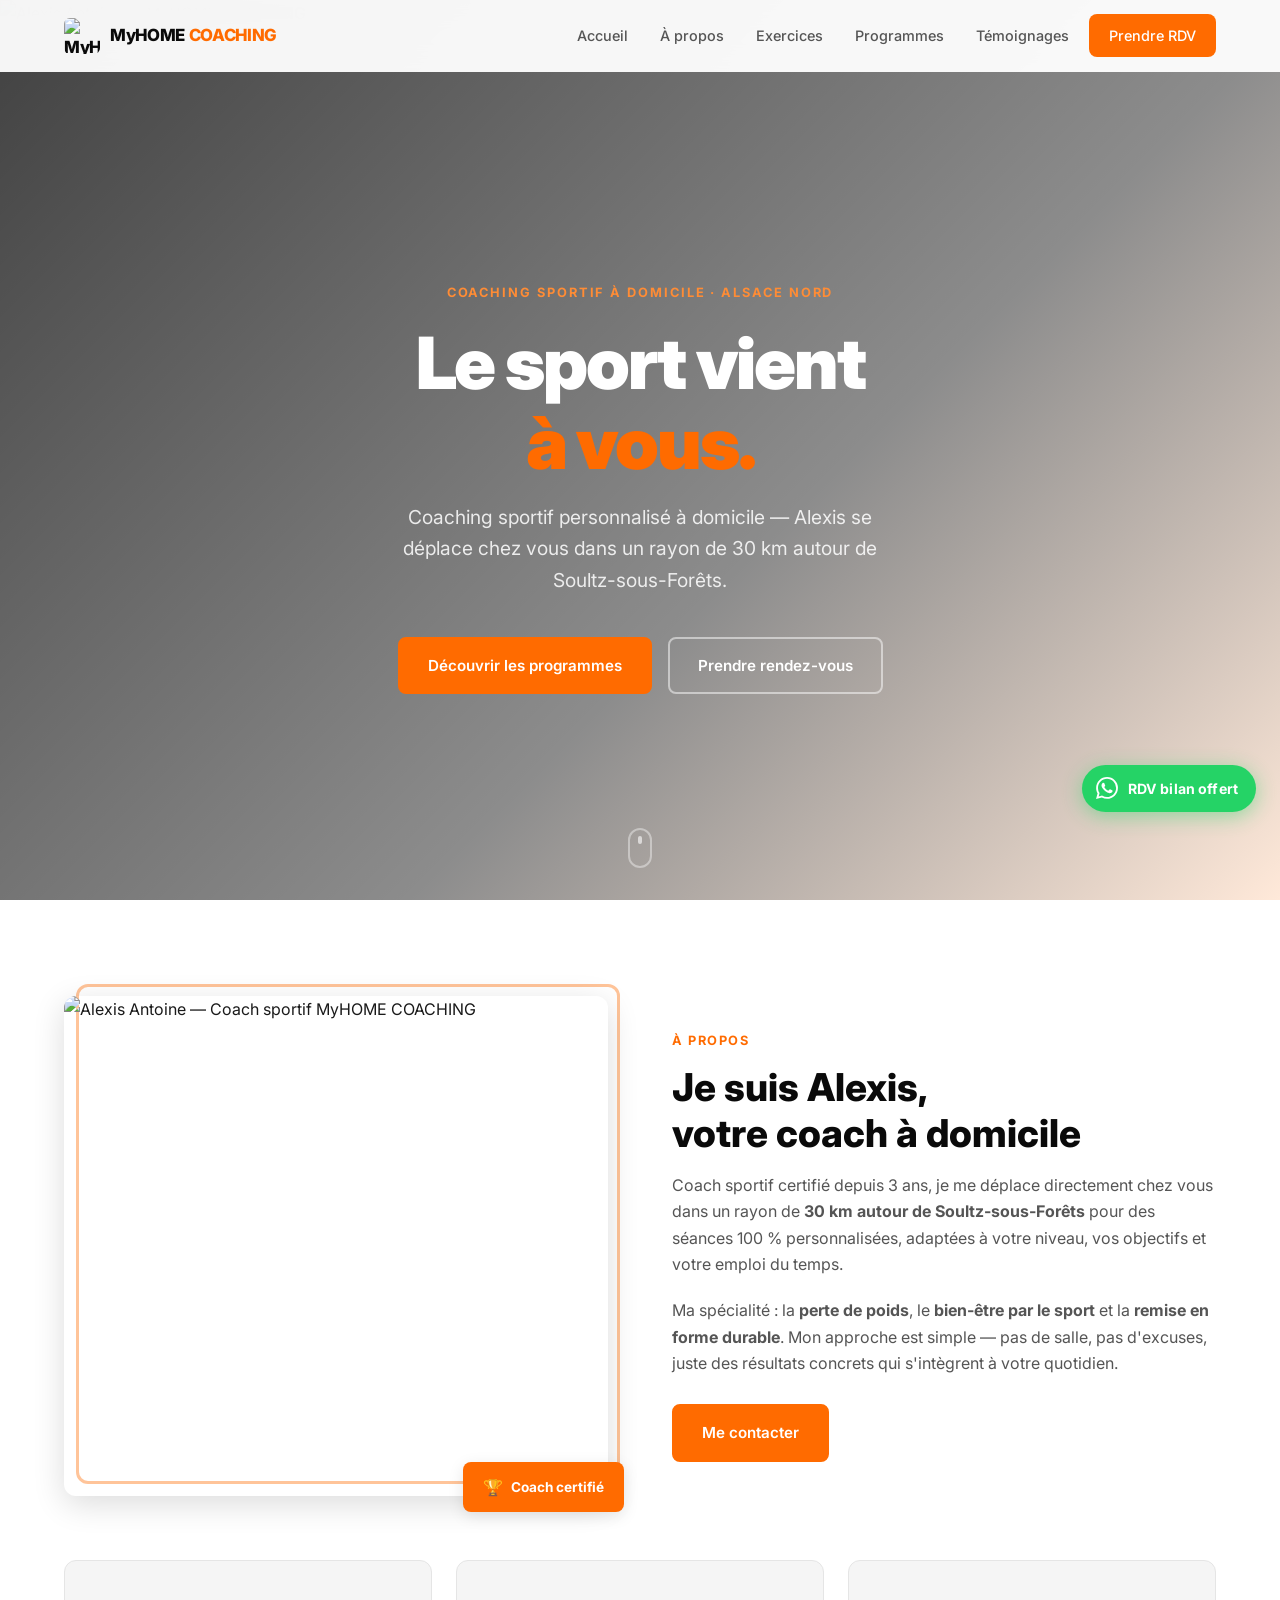
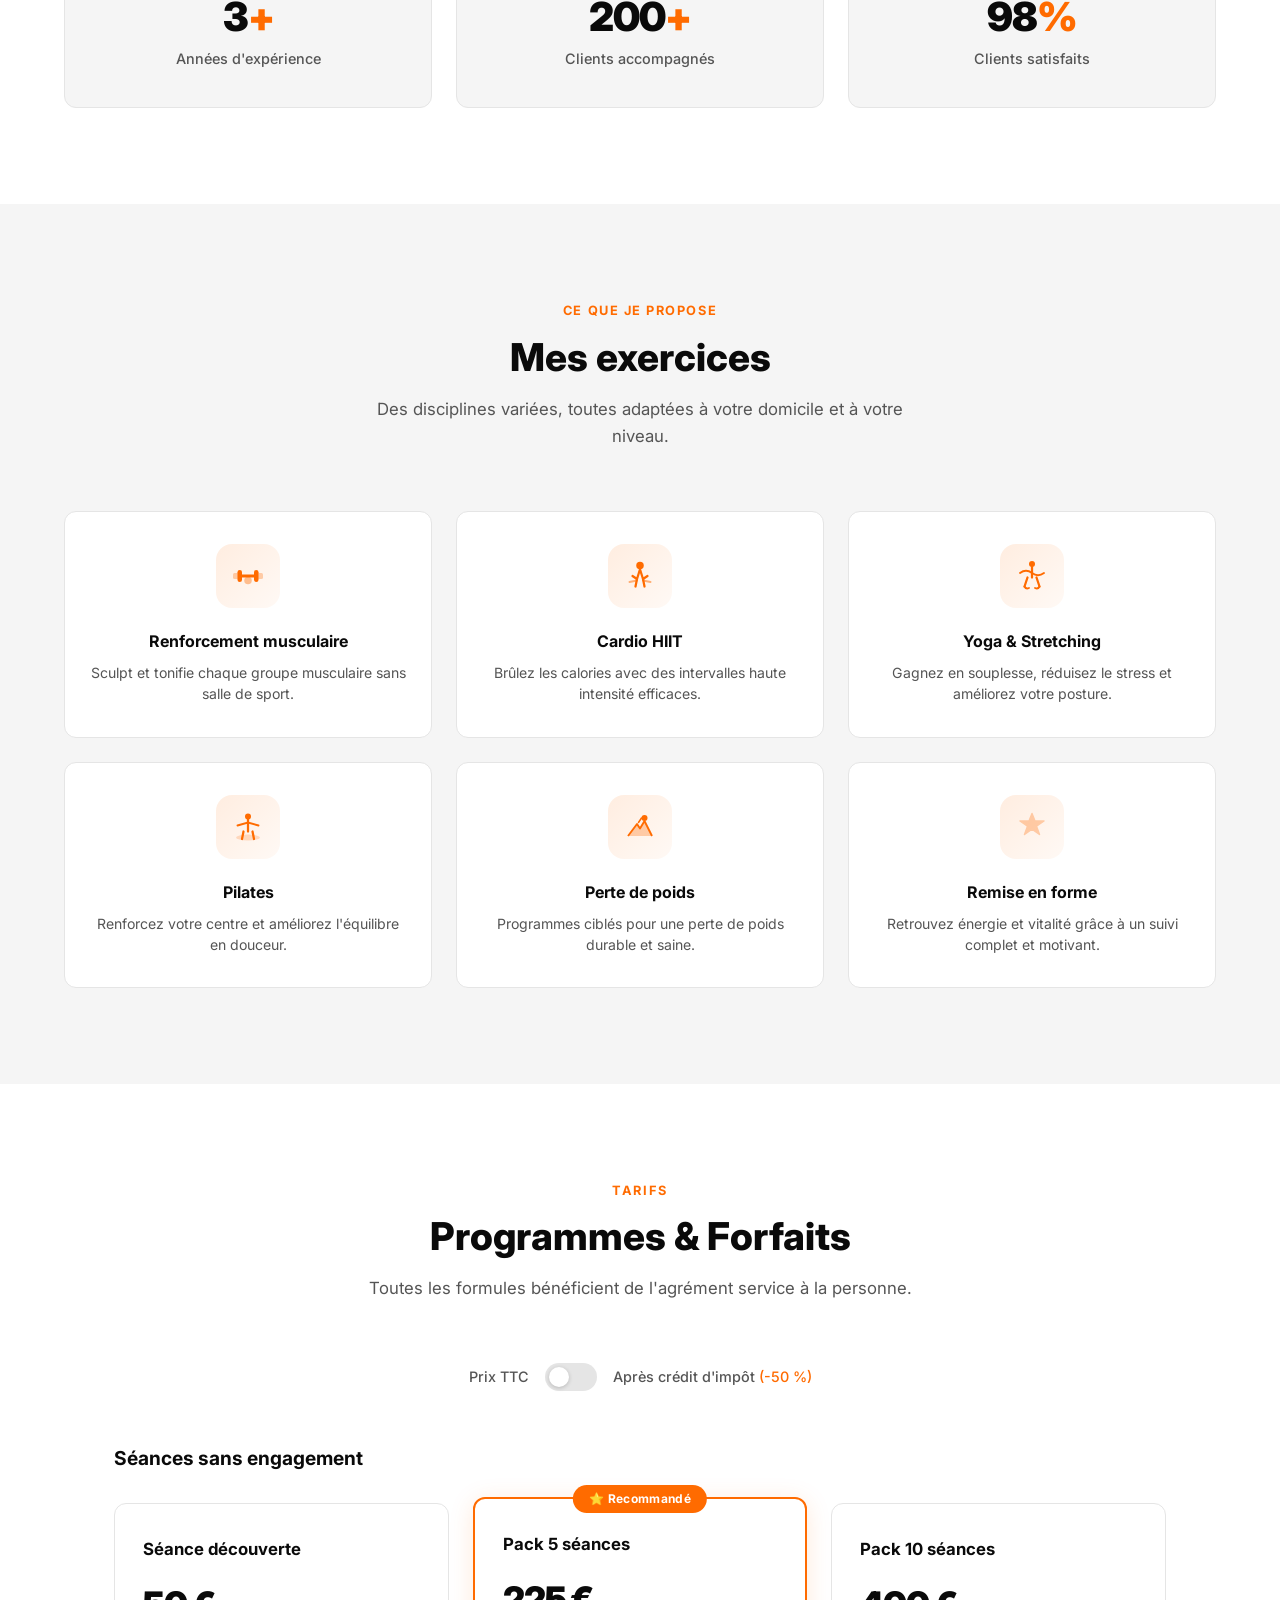
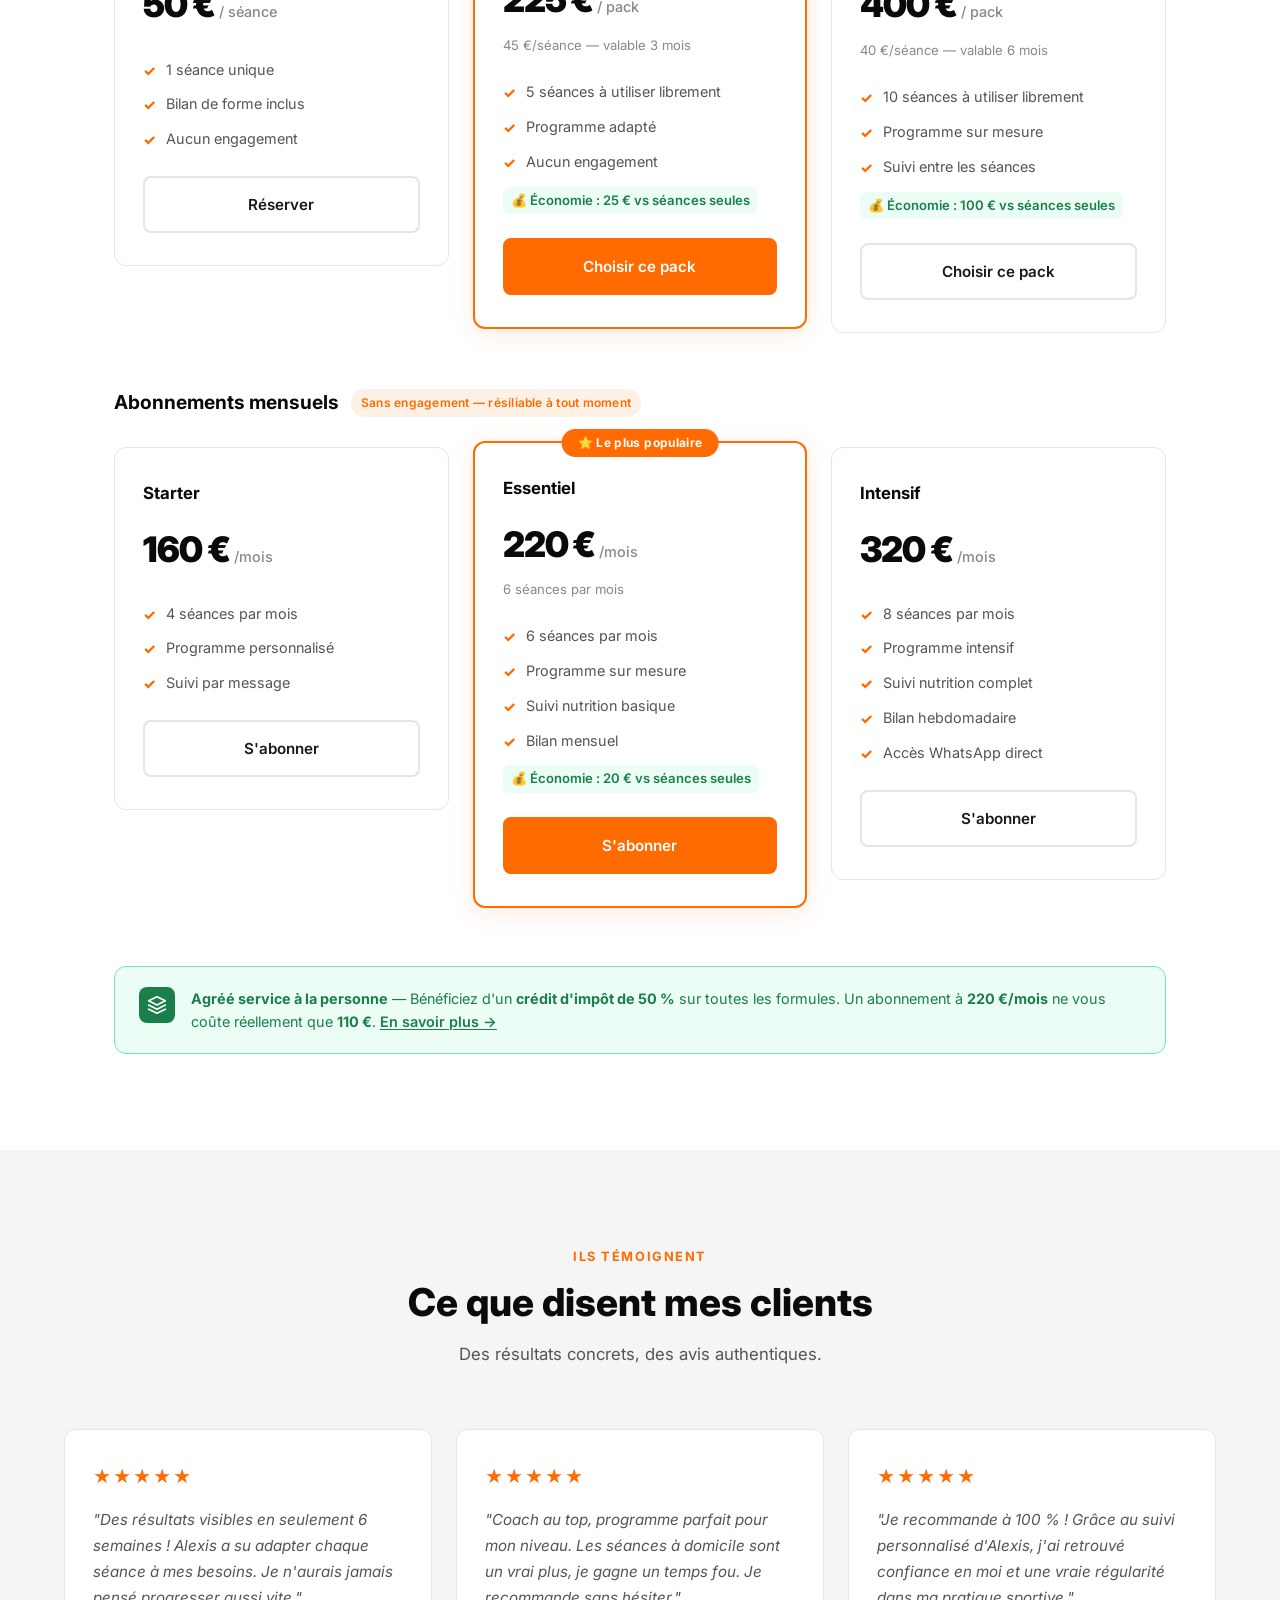
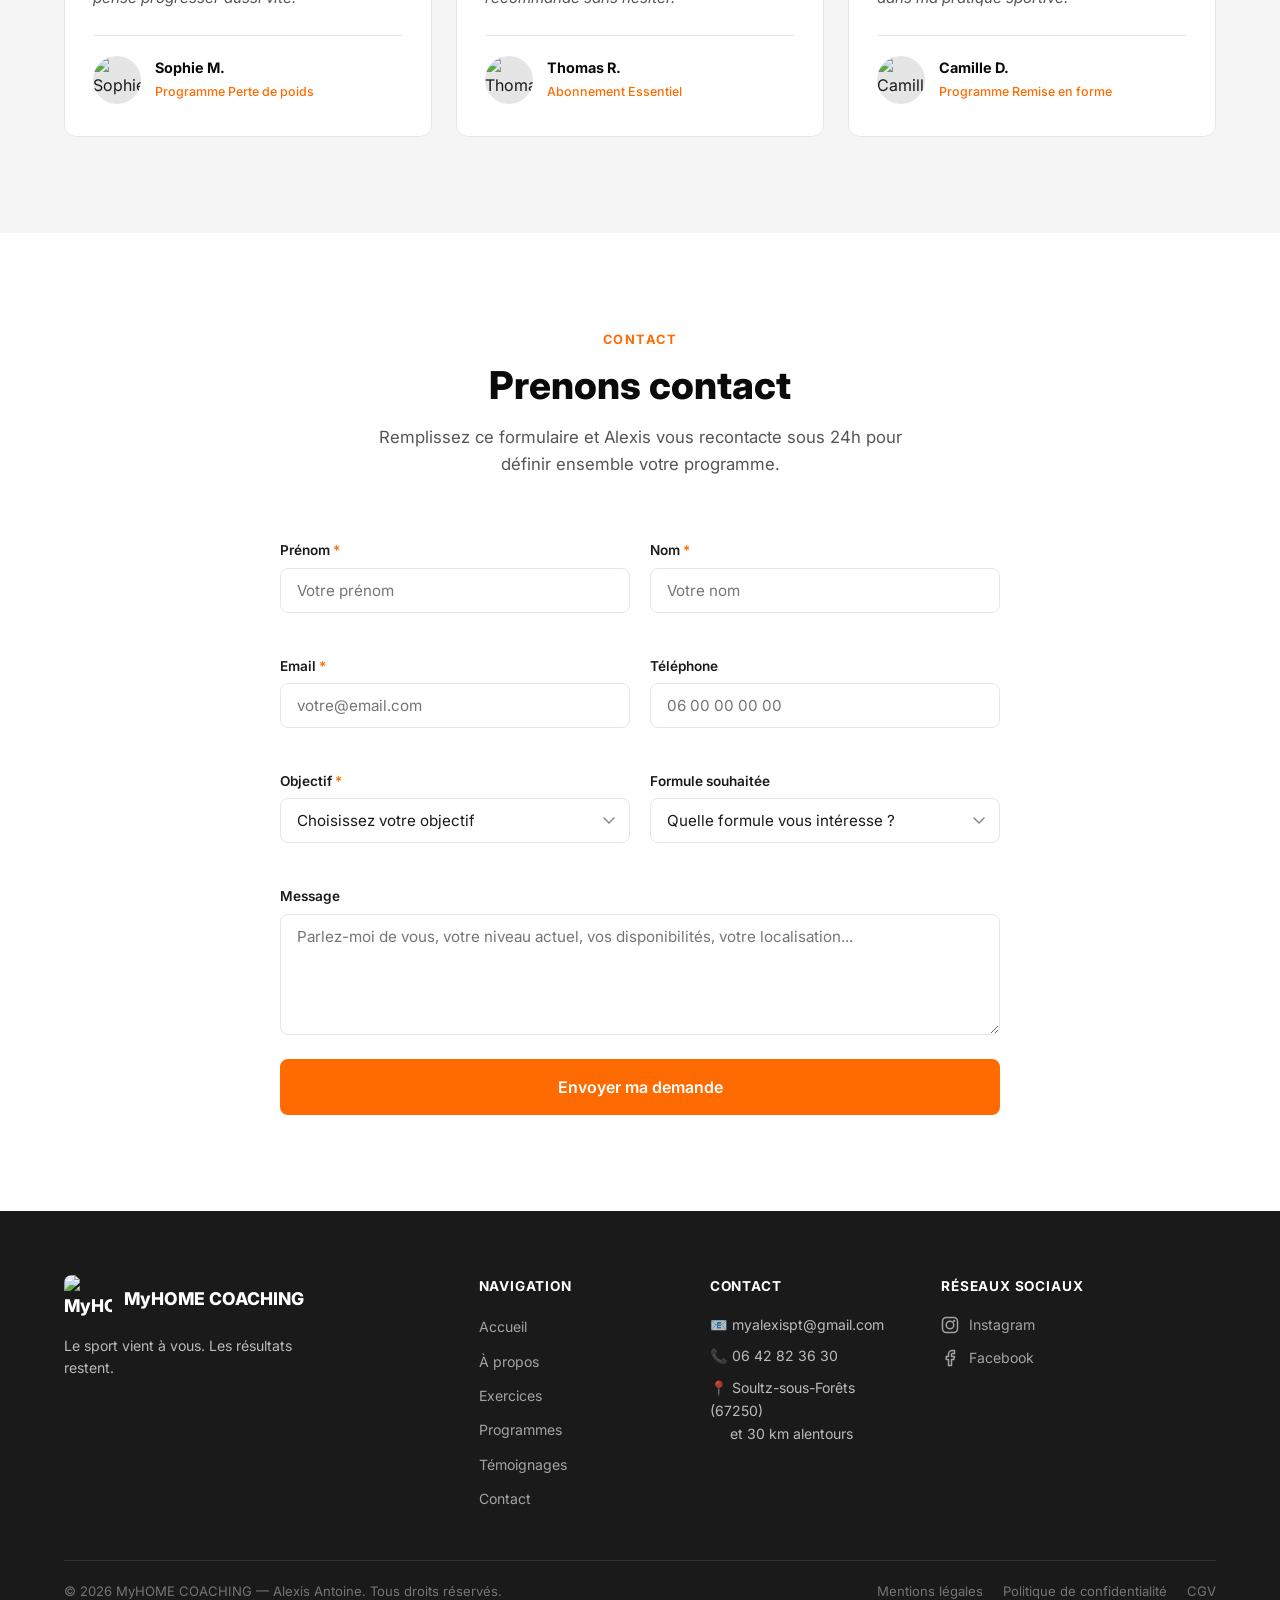
==== index.html @ 7562a8a8 "Add files via upload" ====
<!DOCTYPE html>
<html lang="fr">
<head>
  <meta charset="UTF-8" />
  <meta name="viewport" content="width=device-width, initial-scale=1.0" />
  <title>MyHOME COACHING — Coach sportif à domicile | Soultz-sous-Forêts (67)</title>
  <meta name="description" content="Alexis Antoine, coach sportif certifié à domicile. Séances personnalisées en perte de poids, remise en forme et bien-être dans un rayon de 30 km autour de Soultz-sous-Forêts (67). Bilan offert." />
  <meta name="keywords" content="coach sportif domicile, coaching sportif Soultz-sous-Forêts, coach sportif Alsace, perte de poids domicile, remise en forme, personal trainer 67, coach à domicile Bas-Rhin, MyHOME COACHING, Alexis Antoine coach" />
  <meta name="author" content="Alexis Antoine — MyHOME COACHING" />
  <meta name="robots" content="index, follow" />
  <link rel="canonical" href="https://www.myhomecoaching.fr/" />

  <!-- Open Graph (partage Facebook / Instagram) -->
  <meta property="og:type" content="website" />
  <meta property="og:url" content="https://www.myhomecoaching.fr/" />
  <meta property="og:title" content="MyHOME COACHING — Coach sportif à domicile | Soultz-sous-Forêts" />
  <meta property="og:description" content="Alexis Antoine, coach sportif certifié. Séances personnalisées à domicile dans un rayon de 30 km autour de Soultz-sous-Forêts (67). Bilan découverte offert !" />
  <meta property="og:image" content="https://www.myhomecoaching.fr/images/hero-bg.jpg" />
  <meta property="og:locale" content="fr_FR" />
  <meta property="og:site_name" content="MyHOME COACHING" />

  <!-- Twitter Card -->
  <meta name="twitter:card" content="summary_large_image" />
  <meta name="twitter:title" content="MyHOME COACHING — Coach sportif à domicile" />
  <meta name="twitter:description" content="Séances de sport personnalisées à domicile en Alsace Nord. Perte de poids, remise en forme, bien-être. Bilan offert !" />
  <meta name="twitter:image" content="https://www.myhomecoaching.fr/images/hero-bg.jpg" />

  <!-- Données structurées Google (Schema.org) — Référencement local -->
  <script type="application/ld+json">
  {
    "@context": "https://schema.org",
    "@type": "LocalBusiness",
    "name": "MyHOME COACHING",
    "description": "Coach sportif certifié à domicile spécialisé en perte de poids, remise en forme et bien-être. Déplacement dans un rayon de 30 km autour de Soultz-sous-Forêts.",
    "url": "https://www.myhomecoaching.fr",
    "telephone": "+33642823630",
    "email": "myalexispt@gmail.com",
    "image": "https://www.myhomecoaching.fr/images/hero-bg.jpg",
    "logo": "https://www.myhomecoaching.fr/images/logo.png",
    "priceRange": "€€",
    "founder": {
      "@type": "Person",
      "name": "Alexis Antoine",
      "jobTitle": "Coach sportif certifié"
    },
    "address": {
      "@type": "PostalAddress",
      "addressLocality": "Soultz-sous-Forêts",
      "postalCode": "67250",
      "addressRegion": "Bas-Rhin",
      "addressCountry": "FR"
    },
    "geo": {
      "@type": "GeoCoordinates",
      "latitude": 48.9378,
      "longitude": 7.8989
    },
    "areaServed": {
      "@type": "GeoCircle",
      "geoMidpoint": {
        "@type": "GeoCoordinates",
        "latitude": 48.9378,
        "longitude": 7.8989
      },
      "geoRadius": "30000"
    },
    "openingHoursSpecification": [
      {
        "@type": "OpeningHoursSpecification",
        "dayOfWeek": ["Monday","Tuesday","Wednesday","Thursday","Friday"],
        "opens": "07:00",
        "closes": "20:00"
      },
      {
        "@type": "OpeningHoursSpecification",
        "dayOfWeek": "Saturday",
        "opens": "08:00",
        "closes": "18:00"
      }
    ],
    "sameAs": [
      "https://www.instagram.com/myhome_coaching",
      "https://www.facebook.com/profile.php?id=61586638469143"
    ],
    "hasOfferCatalog": {
      "@type": "OfferCatalog",
      "name": "Programmes de coaching sportif",
      "itemListElement": [
        {
          "@type": "Offer",
          "name": "Séance découverte",
          "price": "50",
          "priceCurrency": "EUR"
        },
        {
          "@type": "Offer",
          "name": "Pack 5 séances",
          "price": "225",
          "priceCurrency": "EUR"
        },
        {
          "@type": "Offer",
          "name": "Abonnement Essentiel",
          "price": "220",
          "priceCurrency": "EUR"
        }
      ]
    }
  }
  </script>

  <!-- Google Fonts -->
  <link rel="preconnect" href="https://fonts.googleapis.com" />
  <link rel="preconnect" href="https://fonts.gstatic.com" crossorigin />
  <link href="https://fonts.googleapis.com/css2?family=Inter:wght@300;400;500;600;700;800;900&display=swap" rel="stylesheet" />

  <!-- PayPal SDK — remplacez YOUR_CLIENT_ID par votre vrai client-id PayPal -->
  <script src="https://www.paypal.com/sdk/js?client-id=YOUR_CLIENT_ID&vault=true&intent=subscription" defer></script>

  <link rel="stylesheet" href="style.css" />
</head>
<body>

  <!-- ============================================================
       NAVIGATION
  ============================================================ -->
  <header class="navbar" id="navbar">
    <div class="nav-container">
      <a href="#accueil" class="nav-logo">
        <img src="images/logo.png" alt="MyHOME COACHING" class="nav-logo-img" />
        <span class="nav-logo-text">MyHOME <span class="accent">COACHING</span></span>
      </a>

      <nav class="nav-links" id="nav-links" aria-label="Navigation principale">
        <a href="#accueil">Accueil</a>
        <a href="#apropos">À propos</a>
        <a href="#exercices">Exercices</a>
        <a href="#programmes">Programmes</a>
        <a href="#temoignages">Témoignages</a>
        <a href="#contact" class="nav-cta">Prendre RDV</a>
      </nav>

      <button class="hamburger" id="hamburger" aria-label="Ouvrir le menu" aria-expanded="false">
        <span></span>
        <span></span>
        <span></span>
      </button>
    </div>
  </header>

  <!-- ============================================================
       SECTION 1 — HERO
  ============================================================ -->
  <section class="hero" id="accueil">
    <div class="hero-bg">
      <img src="images/hero-bg.jpg" alt="Alexis Antoine — MyHOME COACHING" class="hero-img" />
      <div class="hero-overlay"></div>
    </div>
    <div class="hero-content fade-in">
      <p class="hero-eyebrow">Coaching sportif à domicile · Alsace Nord</p>
      <h1 class="hero-title">Le sport vient<br /><span class="accent">à vous.</span></h1>
      <p class="hero-subtitle">Coaching sportif personnalisé à domicile — Alexis se déplace chez vous dans un rayon de 30 km autour de Soultz-sous-Forêts.</p>
      <div class="hero-buttons">
        <a href="#programmes" class="btn btn-primary">Découvrir les programmes</a>
        <a href="#contact" class="btn btn-outline">Prendre rendez-vous</a>
      </div>
    </div>
    <div class="hero-scroll-indicator">
      <span></span>
    </div>
  </section>

  <!-- ============================================================
       SECTION 2 — À PROPOS
  ============================================================ -->
  <section class="section apropos" id="apropos">
    <div class="container">
      <div class="apropos-grid">

        <div class="apropos-image fade-in">
          <div class="image-frame">
            <img src="images/coach.jpg" alt="Alexis Antoine — Coach sportif MyHOME COACHING" />
            <div class="image-badge">
              <span class="badge-icon">🏆</span>
              <span>Coach certifié</span>
            </div>
          </div>
        </div>

        <div class="apropos-content fade-in">
          <p class="section-eyebrow">À propos</p>
          <h2 class="section-title">Je suis Alexis,<br />votre coach à domicile</h2>
          <p class="apropos-text">
            Coach sportif certifié depuis 3 ans, je me déplace directement chez vous dans un rayon
            de <strong>30 km autour de Soultz-sous-Forêts</strong> pour des séances 100 % personnalisées,
            adaptées à votre niveau, vos objectifs et votre emploi du temps.
          </p>
          <p class="apropos-text">
            Ma spécialité : la <strong>perte de poids</strong>, le <strong>bien-être par le sport</strong>
            et la <strong>remise en forme durable</strong>. Mon approche est simple — pas de salle,
            pas d'excuses, juste des résultats concrets qui s'intègrent à votre quotidien.
          </p>
          <a href="#contact" class="btn btn-primary">Me contacter</a>
        </div>

      </div>

      <!-- Chiffres clés -->
      <div class="stats-grid fade-in">
        <div class="stat-card">
          <span class="stat-number">3<span class="accent">+</span></span>
          <span class="stat-label">Années d'expérience</span>
        </div>
        <div class="stat-card">
          <span class="stat-number">200<span class="accent">+</span></span>
          <span class="stat-label">Clients accompagnés</span>
        </div>
        <div class="stat-card">
          <span class="stat-number">98<span class="accent">%</span></span>
          <span class="stat-label">Clients satisfaits</span>
        </div>
      </div>
    </div>
  </section>

  <!-- ============================================================
       SECTION 3 — EXERCICES
  ============================================================ -->
  <section class="section exercices bg-light" id="exercices">
    <div class="container">
      <div class="section-header fade-in">
        <p class="section-eyebrow">Ce que je propose</p>
        <h2 class="section-title">Mes exercices</h2>
        <p class="section-subtitle">Des disciplines variées, toutes adaptées à votre domicile et à votre niveau.</p>
      </div>

      <div class="exercices-grid">

        <div class="exercise-card fade-in">
          <div class="exercise-icon">
            <svg viewBox="0 0 48 48" fill="none" xmlns="http://www.w3.org/2000/svg" aria-hidden="true">
              <rect x="4" y="20" width="8" height="8" rx="2" fill="currentColor" opacity=".3"/>
              <rect x="36" y="20" width="8" height="8" rx="2" fill="currentColor" opacity=".3"/>
              <rect x="10" y="16" width="6" height="16" rx="3" fill="currentColor"/>
              <rect x="32" y="16" width="6" height="16" rx="3" fill="currentColor"/>
              <rect x="14" y="22" width="20" height="4" rx="2" fill="currentColor"/>
              <circle cx="24" cy="30" r="5" fill="currentColor" opacity=".4"/>
            </svg>
          </div>
          <h3 class="exercise-name">Renforcement musculaire</h3>
          <p class="exercise-desc">Sculpt et tonifie chaque groupe musculaire sans salle de sport.</p>
        </div>

        <div class="exercise-card fade-in">
          <div class="exercise-icon">
            <svg viewBox="0 0 48 48" fill="none" xmlns="http://www.w3.org/2000/svg" aria-hidden="true">
              <circle cx="24" cy="10" r="5" fill="currentColor"/>
              <path d="M24 15 L20 28 L14 24 M24 15 L28 28 L34 24" stroke="currentColor" stroke-width="3" stroke-linecap="round" stroke-linejoin="round" fill="none"/>
              <path d="M20 28 L18 38 M28 28 L30 38" stroke="currentColor" stroke-width="3" stroke-linecap="round" fill="none"/>
              <path d="M10 32 L20 30 M28 30 L38 32" stroke="currentColor" stroke-width="2.5" stroke-linecap="round" fill="none" opacity=".5"/>
            </svg>
          </div>
          <h3 class="exercise-name">Cardio HIIT</h3>
          <p class="exercise-desc">Brûlez les calories avec des intervalles haute intensité efficaces.</p>
        </div>

        <div class="exercise-card fade-in">
          <div class="exercise-icon">
            <svg viewBox="0 0 48 48" fill="none" xmlns="http://www.w3.org/2000/svg" aria-hidden="true">
              <circle cx="24" cy="8" r="4" fill="currentColor"/>
              <path d="M24 12 L24 26" stroke="currentColor" stroke-width="3" stroke-linecap="round"/>
              <path d="M8 20 Q16 14 24 20 Q32 26 40 20" stroke="currentColor" stroke-width="2.5" stroke-linecap="round" fill="none"/>
              <path d="M18 26 L14 38 M30 26 L34 38" stroke="currentColor" stroke-width="3" stroke-linecap="round"/>
              <path d="M14 38 Q16 42 20 40 M34 38 Q32 42 28 40" stroke="currentColor" stroke-width="2.5" stroke-linecap="round" fill="none"/>
            </svg>
          </div>
          <h3 class="exercise-name">Yoga & Stretching</h3>
          <p class="exercise-desc">Gagnez en souplesse, réduisez le stress et améliorez votre posture.</p>
        </div>

        <div class="exercise-card fade-in">
          <div class="exercise-icon">
            <svg viewBox="0 0 48 48" fill="none" xmlns="http://www.w3.org/2000/svg" aria-hidden="true">
              <ellipse cx="24" cy="38" rx="16" ry="4" fill="currentColor" opacity=".2"/>
              <circle cx="24" cy="10" r="4" fill="currentColor"/>
              <path d="M24 14 L24 30" stroke="currentColor" stroke-width="3" stroke-linecap="round"/>
              <path d="M10 22 L24 18 L38 22" stroke="currentColor" stroke-width="2.5" stroke-linecap="round" fill="none"/>
              <path d="M18 30 L16 40 M30 30 L32 40" stroke="currentColor" stroke-width="3" stroke-linecap="round"/>
            </svg>
          </div>
          <h3 class="exercise-name">Pilates</h3>
          <p class="exercise-desc">Renforcez votre centre et améliorez l'équilibre en douceur.</p>
        </div>

        <div class="exercise-card fade-in">
          <div class="exercise-icon">
            <svg viewBox="0 0 48 48" fill="none" xmlns="http://www.w3.org/2000/svg" aria-hidden="true">
              <path d="M8 36 L20 20 L24 26 L30 16 L40 36 Z" fill="currentColor" opacity=".3"/>
              <path d="M8 36 L20 20 L24 26 L30 16 L40 36" stroke="currentColor" stroke-width="2.5" stroke-linejoin="round" fill="none"/>
              <circle cx="30" cy="12" r="4" fill="currentColor"/>
              <path d="M26 12 L22 18" stroke="currentColor" stroke-width="2" stroke-linecap="round"/>
            </svg>
          </div>
          <h3 class="exercise-name">Perte de poids</h3>
          <p class="exercise-desc">Programmes ciblés pour une perte de poids durable et saine.</p>
        </div>

        <div class="exercise-card fade-in">
          <div class="exercise-icon">
            <svg viewBox="0 0 48 48" fill="none" xmlns="http://www.w3.org/2000/svg" aria-hidden="true">
              <path d="M24 6 L28 16 L40 16 L30 23 L34 34 L24 27 L14 34 L18 23 L8 16 L20 16 Z" fill="currentColor" opacity=".3" stroke="currentColor" stroke-width="2" stroke-linejoin="round"/>
            </svg>
          </div>
          <h3 class="exercise-name">Remise en forme</h3>
          <p class="exercise-desc">Retrouvez énergie et vitalité grâce à un suivi complet et motivant.</p>
        </div>

      </div>
    </div>
  </section>

  <!-- ============================================================
       SECTION 4 — PROGRAMMES / FORFAITS
  ============================================================ -->
  <section class="section programmes" id="programmes">
    <div class="container">

      <div class="section-header fade-in">
        <p class="section-eyebrow">Tarifs</p>
        <h2 class="section-title">Programmes & Forfaits</h2>
        <p class="section-subtitle">Toutes les formules bénéficient de l'agrément service à la personne.</p>
      </div>

      <!-- Toggle crédit d'impôt -->
      <div class="tax-toggle fade-in">
        <span class="toggle-label">Prix TTC</span>
        <label class="switch" for="tax-toggle">
          <input type="checkbox" id="tax-toggle" aria-label="Afficher les prix après crédit d'impôt" />
          <span class="slider"></span>
        </label>
        <span class="toggle-label">Après crédit d'impôt <span class="accent">(-50 %)</span></span>
      </div>

      <!-- ===== BLOC A : Séances sans engagement ===== -->
      <div class="pricing-block fade-in">
        <h3 class="pricing-block-title">Séances sans engagement</h3>
        <div class="pricing-grid">

          <!-- Carte 1 -->
          <div class="pricing-card">
            <div class="pricing-header">
              <h4 class="plan-name">Séance découverte</h4>
              <div class="plan-price">
                <span class="price-amount" data-full="50" data-tax="25">50 €</span>
                <span class="price-per"> / séance</span>
              </div>
              <p class="price-tax-note" style="display:none;">soit <strong data-full="50" data-tax="25">25 €</strong> après crédit d'impôt</p>
            </div>
            <ul class="plan-features">
              <li><span class="feat-check">✓</span> 1 séance unique</li>
              <li><span class="feat-check">✓</span> Bilan de forme inclus</li>
              <li><span class="feat-check">✓</span> Aucun engagement</li>
            </ul>
            <a href="#contact" class="btn btn-outline btn-full">Réserver</a>
          </div>

          <!-- Carte 2 — Mis en avant -->
          <div class="pricing-card featured">
            <div class="featured-badge">⭐ Recommandé</div>
            <div class="pricing-header">
              <h4 class="plan-name">Pack 5 séances</h4>
              <div class="plan-price">
                <span class="price-amount" data-full="225" data-tax="112.50">225 €</span>
                <span class="price-per"> / pack</span>
              </div>
              <p class="price-sub">45 €/séance — valable 3 mois</p>
              <p class="price-tax-note" style="display:none;">soit <strong data-full="225" data-tax="112.50">112,50 €</strong> après crédit d'impôt</p>
            </div>
            <ul class="plan-features">
              <li><span class="feat-check">✓</span> 5 séances à utiliser librement</li>
              <li><span class="feat-check">✓</span> Programme adapté</li>
              <li><span class="feat-check">✓</span> Aucun engagement</li>
              <li><span class="feat-savings">💰 Économie : 25 € vs séances seules</span></li>
            </ul>
            <a href="#contact" class="btn btn-primary btn-full">Choisir ce pack</a>
          </div>

          <!-- Carte 3 -->
          <div class="pricing-card">
            <div class="pricing-header">
              <h4 class="plan-name">Pack 10 séances</h4>
              <div class="plan-price">
                <span class="price-amount" data-full="400" data-tax="200">400 €</span>
                <span class="price-per"> / pack</span>
              </div>
              <p class="price-sub">40 €/séance — valable 6 mois</p>
              <p class="price-tax-note" style="display:none;">soit <strong data-full="400" data-tax="200">200 €</strong> après crédit d'impôt</p>
            </div>
            <ul class="plan-features">
              <li><span class="feat-check">✓</span> 10 séances à utiliser librement</li>
              <li><span class="feat-check">✓</span> Programme sur mesure</li>
              <li><span class="feat-check">✓</span> Suivi entre les séances</li>
              <li><span class="feat-savings">💰 Économie : 100 € vs séances seules</span></li>
            </ul>
            <a href="#contact" class="btn btn-outline btn-full">Choisir ce pack</a>
          </div>

        </div>
      </div>

      <!-- ===== BLOC B : Abonnements mensuels ===== -->
      <div class="pricing-block fade-in">
        <h3 class="pricing-block-title">Abonnements mensuels <span class="badge-no-commit">Sans engagement — résiliable à tout moment</span></h3>
        <div class="pricing-grid">

          <!-- Starter -->
          <div class="pricing-card">
            <div class="pricing-header">
              <h4 class="plan-name">Starter</h4>
              <div class="plan-price">
                <span class="price-amount" data-full="160" data-tax="80">160 €</span>
                <span class="price-per">/mois</span>
              </div>
              <p class="price-tax-note" style="display:none;">soit <strong data-full="160" data-tax="80">80 €</strong>/mois après crédit d'impôt</p>
            </div>
            <ul class="plan-features">
              <li><span class="feat-check">✓</span> 4 séances par mois</li>
              <li><span class="feat-check">✓</span> Programme personnalisé</li>
              <li><span class="feat-check">✓</span> Suivi par message</li>
            </ul>
            <!-- Bouton PayPal Starter -->
            <!-- Remplacez plan-id="PLAN_ID_STARTER" par votre vrai Plan ID PayPal -->
            <div id="paypal-starter" class="paypal-btn-container"></div>
            <p class="paypal-fallback"><a href="#contact" class="btn btn-outline btn-full">S'abonner</a></p>
          </div>

          <!-- Essentiel — Mis en avant -->
          <div class="pricing-card featured">
            <div class="featured-badge">⭐ Le plus populaire</div>
            <div class="pricing-header">
              <h4 class="plan-name">Essentiel</h4>
              <div class="plan-price">
                <span class="price-amount" data-full="220" data-tax="110">220 €</span>
                <span class="price-per">/mois</span>
              </div>
              <p class="price-sub">6 séances par mois</p>
              <p class="price-tax-note" style="display:none;">soit <strong data-full="220" data-tax="110">110 €</strong>/mois après crédit d'impôt</p>
            </div>
            <ul class="plan-features">
              <li><span class="feat-check">✓</span> 6 séances par mois</li>
              <li><span class="feat-check">✓</span> Programme sur mesure</li>
              <li><span class="feat-check">✓</span> Suivi nutrition basique</li>
              <li><span class="feat-check">✓</span> Bilan mensuel</li>
              <li><span class="feat-savings">💰 Économie : 20 € vs séances seules</span></li>
            </ul>
            <!-- Bouton PayPal Essentiel -->
            <!-- Remplacez plan-id="PLAN_ID_ESSENTIEL" par votre vrai Plan ID PayPal -->
            <div id="paypal-essentiel" class="paypal-btn-container"></div>
            <p class="paypal-fallback"><a href="#contact" class="btn btn-primary btn-full">S'abonner</a></p>
          </div>

          <!-- Intensif -->
          <div class="pricing-card">
            <div class="pricing-header">
              <h4 class="plan-name">Intensif</h4>
              <div class="plan-price">
                <span class="price-amount" data-full="320" data-tax="160">320 €</span>
                <span class="price-per">/mois</span>
              </div>
              <p class="price-tax-note" style="display:none;">soit <strong data-full="320" data-tax="160">160 €</strong>/mois après crédit d'impôt</p>
            </div>
            <ul class="plan-features">
              <li><span class="feat-check">✓</span> 8 séances par mois</li>
              <li><span class="feat-check">✓</span> Programme intensif</li>
              <li><span class="feat-check">✓</span> Suivi nutrition complet</li>
              <li><span class="feat-check">✓</span> Bilan hebdomadaire</li>
              <li><span class="feat-check">✓</span> Accès WhatsApp direct</li>
            </ul>
            <!-- Bouton PayPal Intensif -->
            <!-- Remplacez plan-id="PLAN_ID_INTENSIF" par votre vrai Plan ID PayPal -->
            <div id="paypal-intensif" class="paypal-btn-container"></div>
            <p class="paypal-fallback"><a href="#contact" class="btn btn-outline btn-full">S'abonner</a></p>
          </div>

        </div>
      </div>

      <!-- Bandeau crédit d'impôt -->
      <div class="tax-banner fade-in">
        <div class="tax-banner-icon">
          <svg viewBox="0 0 24 24" fill="none" aria-hidden="true">
            <path d="M12 2L2 7l10 5 10-5-10-5zM2 17l10 5 10-5M2 12l10 5 10-5" stroke="currentColor" stroke-width="2" stroke-linecap="round" stroke-linejoin="round"/>
          </svg>
        </div>
        <div class="tax-banner-text">
          <strong>Agréé service à la personne</strong> — Bénéficiez d'un <strong>crédit d'impôt de 50 %</strong> sur toutes les formules.
          Un abonnement à <strong>220 €/mois</strong> ne vous coûte réellement que <strong>110 €</strong>.
          <a href="https://www.impots.gouv.fr/particulier/les-services-la-personne" target="_blank" rel="noopener noreferrer">En savoir plus →</a>
        </div>
      </div>

    </div>
  </section>

  <!-- ============================================================
       SECTION 5 — TÉMOIGNAGES
  ============================================================ -->
  <section class="section temoignages bg-light" id="temoignages">
    <div class="container">
      <div class="section-header fade-in">
        <p class="section-eyebrow">Ils témoignent</p>
        <h2 class="section-title">Ce que disent mes clients</h2>
        <p class="section-subtitle">Des résultats concrets, des avis authentiques.</p>
      </div>

      <div class="temoignages-grid">

        <div class="temoignage-card fade-in">
          <div class="temoignage-stars" aria-label="5 étoiles sur 5">
            <span>★</span><span>★</span><span>★</span><span>★</span><span>★</span>
          </div>
          <p class="temoignage-text">"Des résultats visibles en seulement 6 semaines ! Alexis a su adapter chaque séance à mes besoins. Je n'aurais jamais pensé progresser aussi vite."</p>
          <div class="temoignage-author">
            <div class="author-avatar">
              <img src="images/client-sophie.svg" alt="Sophie M." />
            </div>
            <div class="author-info">
              <span class="author-name">Sophie M.</span>
              <span class="author-detail">Programme Perte de poids</span>
            </div>
          </div>
        </div>

        <div class="temoignage-card fade-in">
          <div class="temoignage-stars" aria-label="5 étoiles sur 5">
            <span>★</span><span>★</span><span>★</span><span>★</span><span>★</span>
          </div>
          <p class="temoignage-text">"Coach au top, programme parfait pour mon niveau. Les séances à domicile sont un vrai plus, je gagne un temps fou. Je recommande sans hésiter."</p>
          <div class="temoignage-author">
            <div class="author-avatar">
              <img src="images/client-thomas.svg" alt="Thomas R." />
            </div>
            <div class="author-info">
              <span class="author-name">Thomas R.</span>
              <span class="author-detail">Abonnement Essentiel</span>
            </div>
          </div>
        </div>

        <div class="temoignage-card fade-in">
          <div class="temoignage-stars" aria-label="5 étoiles sur 5">
            <span>★</span><span>★</span><span>★</span><span>★</span><span>★</span>
          </div>
          <p class="temoignage-text">"Je recommande à 100 % ! Grâce au suivi personnalisé d'Alexis, j'ai retrouvé confiance en moi et une vraie régularité dans ma pratique sportive."</p>
          <div class="temoignage-author">
            <div class="author-avatar">
              <img src="images/client-camille.svg" alt="Camille D." />
            </div>
            <div class="author-info">
              <span class="author-name">Camille D.</span>
              <span class="author-detail">Programme Remise en forme</span>
            </div>
          </div>
        </div>

      </div>
    </div>
  </section>

  <!-- ============================================================
       SECTION 6 — CONTACT / PRISE DE RDV
  ============================================================ -->
  <section class="section contact" id="contact">
    <div class="container">
      <div class="section-header fade-in">
        <p class="section-eyebrow">Contact</p>
        <h2 class="section-title">Prenons contact</h2>
        <p class="section-subtitle">Remplissez ce formulaire et Alexis vous recontacte sous 24h pour définir ensemble votre programme.</p>
      </div>

      <div class="contact-wrapper fade-in">
        <form class="contact-form" id="contact-form" novalidate>

          <div class="form-row">
            <div class="form-group">
              <label for="prenom">Prénom <span class="required">*</span></label>
              <input type="text" id="prenom" name="prenom" placeholder="Votre prénom" autocomplete="given-name" required />
              <span class="field-error" id="prenom-error"></span>
            </div>
            <div class="form-group">
              <label for="nom">Nom <span class="required">*</span></label>
              <input type="text" id="nom" name="nom" placeholder="Votre nom" autocomplete="family-name" required />
              <span class="field-error" id="nom-error"></span>
            </div>
          </div>

          <div class="form-row">
            <div class="form-group">
              <label for="email">Email <span class="required">*</span></label>
              <input type="email" id="email" name="email" placeholder="votre@email.com" autocomplete="email" required />
              <span class="field-error" id="email-error"></span>
            </div>
            <div class="form-group">
              <label for="telephone">Téléphone</label>
              <input type="tel" id="telephone" name="telephone" placeholder="06 00 00 00 00" autocomplete="tel" />
            </div>
          </div>

          <div class="form-row">
            <div class="form-group">
              <label for="objectif">Objectif <span class="required">*</span></label>
              <select id="objectif" name="objectif" required>
                <option value="" disabled selected>Choisissez votre objectif</option>
                <option value="perte-poids">Perte de poids</option>
                <option value="renforcement">Renforcement musculaire</option>
                <option value="remise-forme">Remise en forme</option>
                <option value="autre">Autre</option>
              </select>
              <span class="field-error" id="objectif-error"></span>
            </div>
            <div class="form-group">
              <label for="formule">Formule souhaitée</label>
              <select id="formule" name="formule">
                <option value="" disabled selected>Quelle formule vous intéresse ?</option>
                <optgroup label="Séances sans engagement">
                  <option value="decouverte">Séance découverte — 50 €</option>
                  <option value="pack5">Pack 5 séances — 225 €</option>
                  <option value="pack10">Pack 10 séances — 400 €</option>
                </optgroup>
                <optgroup label="Abonnements mensuels">
                  <option value="starter">Starter — 160 €/mois</option>
                  <option value="essentiel">Essentiel — 220 €/mois</option>
                  <option value="intensif">Intensif — 320 €/mois</option>
                </optgroup>
                <option value="non-defini">Je ne sais pas encore</option>
              </select>
            </div>
          </div>

          <div class="form-group">
            <label for="message">Message</label>
            <textarea id="message" name="message" rows="5" placeholder="Parlez-moi de vous, votre niveau actuel, vos disponibilités, votre localisation..."></textarea>
          </div>

          <button type="submit" class="btn btn-primary btn-full btn-submit">
            <span class="btn-text">Envoyer ma demande</span>
            <span class="btn-loading" style="display:none;">Envoi en cours…</span>
          </button>

        </form>

        <!-- Message de confirmation -->
        <div class="form-success" id="form-success" style="display:none;" role="alert">
          <div class="success-icon">✓</div>
          <h3>Message envoyé !</h3>
          <p>Merci pour votre message. Alexis vous recontacte sous <strong>24h</strong> pour construire ensemble votre programme personnalisé.</p>
          <button class="btn btn-outline" id="reset-form">Envoyer un autre message</button>
        </div>

      </div>
    </div>
  </section>

  <!-- ============================================================
       FOOTER
  ============================================================ -->
  <footer class="footer" id="mentions-legales">
    <div class="container">
      <div class="footer-grid">

        <div class="footer-brand">
          <a href="#accueil" class="footer-logo">
            <img src="images/logo.png" alt="MyHOME COACHING" class="footer-logo-img" />
            <span>MyHOME COACHING</span>
          </a>
          <p class="footer-tagline">Le sport vient à vous. Les résultats restent.</p>
        </div>

        <div class="footer-nav">
          <h4>Navigation</h4>
          <ul>
            <li><a href="#accueil">Accueil</a></li>
            <li><a href="#apropos">À propos</a></li>
            <li><a href="#exercices">Exercices</a></li>
            <li><a href="#programmes">Programmes</a></li>
            <li><a href="#temoignages">Témoignages</a></li>
            <li><a href="#contact">Contact</a></li>
          </ul>
        </div>

        <div class="footer-contact">
          <h4>Contact</h4>
          <p>📧 <a href="mailto:myalexispt@gmail.com">myalexispt@gmail.com</a></p>
          <p>📞 <a href="tel:+33642823630">06 42 82 36 30</a></p>
          <p>📍 Soultz-sous-Forêts (67250)<br />&nbsp;&nbsp;&nbsp;&nbsp;&nbsp;et 30 km alentours</p>
        </div>

        <div class="footer-social">
          <h4>Réseaux sociaux</h4>
          <div class="social-links">
            <!-- Instagram -->
            <a href="https://www.instagram.com/myhome_coaching?igsh=eGxvMTZrdWF5cHM1" class="social-link" aria-label="Instagram" target="_blank" rel="noopener noreferrer">
              <svg viewBox="0 0 24 24" fill="none" xmlns="http://www.w3.org/2000/svg" aria-hidden="true">
                <rect x="2" y="2" width="20" height="20" rx="5" stroke="currentColor" stroke-width="2"/>
                <circle cx="12" cy="12" r="5" stroke="currentColor" stroke-width="2"/>
                <circle cx="17.5" cy="6.5" r="1.5" fill="currentColor"/>
              </svg>
              Instagram
            </a>
            <!-- Facebook -->
            <a href="https://www.facebook.com/profile.php?id=61586638469143" class="social-link" aria-label="Facebook" target="_blank" rel="noopener noreferrer">
              <svg viewBox="0 0 24 24" fill="none" xmlns="http://www.w3.org/2000/svg" aria-hidden="true">
                <path d="M18 2h-3a5 5 0 0 0-5 5v3H7v4h3v8h4v-8h3l1-4h-4V7a1 1 0 0 1 1-1h3z" stroke="currentColor" stroke-width="2" stroke-linecap="round" stroke-linejoin="round"/>
              </svg>
              Facebook
            </a>
          </div>
        </div>

      </div>

      <div class="footer-bottom">
        <p>&copy; <span id="current-year"></span> MyHOME COACHING — Alexis Antoine. Tous droits réservés.</p>
        <div class="footer-legal">
          <a href="mentions-legales.html">Mentions légales</a>
          <a href="politique-confidentialite.html">Politique de confidentialité</a>
          <a href="cgv.html">CGV</a>
        </div>
      </div>

    </div>
  </footer>

  <!-- Bouton WhatsApp flottant -->
  <a
    href="https://wa.me/33642823630?text=Bonjour%20Alexis%2C%20je%20souhaite%20profiter%20du%20bilan%20offert%20!"
    class="whatsapp-float"
    target="_blank"
    rel="noopener noreferrer"
    aria-label="Contacter sur WhatsApp"
  >
    <svg viewBox="0 0 24 24" fill="currentColor" xmlns="http://www.w3.org/2000/svg" aria-hidden="true">
      <path d="M17.472 14.382c-.297-.149-1.758-.867-2.03-.967-.273-.099-.471-.148-.67.15-.197.297-.767.966-.94 1.164-.173.199-.347.223-.644.075-.297-.15-1.255-.463-2.39-1.475-.883-.788-1.48-1.761-1.653-2.059-.173-.297-.018-.458.13-.606.134-.133.298-.347.446-.52.149-.174.198-.298.298-.497.099-.198.05-.371-.025-.52-.075-.149-.669-1.612-.916-2.207-.242-.579-.487-.5-.669-.51-.173-.008-.371-.01-.57-.01-.198 0-.52.074-.792.372-.272.297-1.04 1.016-1.04 2.479 0 1.462 1.065 2.875 1.213 3.074.149.198 2.096 3.2 5.077 4.487.709.306 1.262.489 1.694.625.712.227 1.36.195 1.871.118.571-.085 1.758-.719 2.006-1.413.248-.694.248-1.289.173-1.413-.074-.124-.272-.198-.57-.347m-5.421 7.403h-.004a9.87 9.87 0 01-5.031-1.378l-.361-.214-3.741.982.998-3.648-.235-.374a9.86 9.86 0 01-1.51-5.26c.001-5.45 4.436-9.884 9.888-9.884 2.64 0 5.122 1.03 6.988 2.898a9.825 9.825 0 012.893 6.994c-.003 5.45-4.437 9.884-9.885 9.884m8.413-18.297A11.815 11.815 0 0012.05 0C5.495 0 .16 5.335.157 11.892c0 2.096.547 4.142 1.588 5.945L.057 24l6.305-1.654a11.882 11.882 0 005.683 1.448h.005c6.554 0 11.89-5.335 11.893-11.893a11.821 11.821 0 00-3.48-8.413z"/>
    </svg>
    <span class="whatsapp-label">RDV bilan offert</span>
  </a>

  <!-- Bouton retour en haut -->
  <button class="back-to-top" id="back-to-top" aria-label="Retour en haut de page">
    <svg viewBox="0 0 24 24" fill="none" xmlns="http://www.w3.org/2000/svg" aria-hidden="true">
      <path d="M18 15l-6-6-6 6" stroke="currentColor" stroke-width="2.5" stroke-linecap="round" stroke-linejoin="round"/>
    </svg>
  </button>

  <script src="script.js"></script>
</body>
</html>
---- style.css ----
/* ============================================================
   RESET & BASE
============================================================ */
*, *::before, *::after {
  box-sizing: border-box;
  margin: 0;
  padding: 0;
}

:root {
  --orange:       #FF6B00;
  --orange-light: #FF8C35;
  --orange-dark:  #E05A00;
  --black:        #0A0A0A;
  --dark:         #1A1A1A;
  --gray-800:     #2D2D2D;
  --gray-600:     #555555;
  --gray-400:     #888888;
  --gray-200:     #E5E5E5;
  --gray-100:     #F5F5F5;
  --white:        #FFFFFF;
  --green:        #1A7F4B;
  --green-light:  #ECFDF5;
  --green-border: #6EE7B7;

  --font:         'Inter', sans-serif;
  --nav-height:   72px;
  --radius:       12px;
  --radius-sm:    8px;
  --shadow-sm:    0 1px 3px rgba(0,0,0,.08), 0 1px 2px rgba(0,0,0,.06);
  --shadow-md:    0 4px 16px rgba(0,0,0,.10);
  --shadow-lg:    0 8px 32px rgba(0,0,0,.14);
  --transition:   .25s ease;
}

html {
  scroll-behavior: smooth;
  -webkit-text-size-adjust: 100%;
}

body {
  font-family: var(--font);
  font-size: 16px;
  line-height: 1.65;
  color: var(--dark);
  background: var(--white);
  overflow-x: hidden;
}

img {
  display: block;
  max-width: 100%;
  height: auto;
}

a {
  color: inherit;
  text-decoration: none;
}

ul { list-style: none; }

/* ============================================================
   UTILITIES
============================================================ */
.container {
  width: 100%;
  max-width: 1200px;
  margin: 0 auto;
  padding: 0 24px;
}

.section {
  padding: 96px 0;
}

.bg-light {
  background: var(--gray-100);
}

.accent {
  color: var(--orange);
}

.section-eyebrow {
  font-size: .8rem;
  font-weight: 700;
  letter-spacing: .12em;
  text-transform: uppercase;
  color: var(--orange);
  margin-bottom: 12px;
}

.section-title {
  font-size: clamp(1.75rem, 3vw, 2.5rem);
  font-weight: 800;
  line-height: 1.2;
  color: var(--black);
  margin-bottom: 16px;
}

.section-subtitle {
  font-size: 1.05rem;
  color: var(--gray-600);
  max-width: 560px;
}

.section-header {
  text-align: center;
  margin-bottom: 60px;
}

.section-header .section-subtitle {
  margin: 0 auto;
}

/* ============================================================
   BUTTONS
============================================================ */
.btn {
  display: inline-flex;
  align-items: center;
  justify-content: center;
  gap: 8px;
  padding: 14px 28px;
  font-family: var(--font);
  font-size: .95rem;
  font-weight: 600;
  border-radius: var(--radius-sm);
  border: 2px solid transparent;
  cursor: pointer;
  transition: all var(--transition);
  white-space: nowrap;
  text-decoration: none;
}

.btn-primary {
  background: var(--orange);
  color: var(--white);
  border-color: var(--orange);
}
.btn-primary:hover, .btn-primary:focus-visible {
  background: var(--orange-dark);
  border-color: var(--orange-dark);
  transform: translateY(-1px);
  box-shadow: 0 4px 16px rgba(255,107,0,.35);
}

.btn-outline {
  background: transparent;
  color: var(--dark);
  border-color: var(--gray-200);
}
.btn-outline:hover, .btn-outline:focus-visible {
  border-color: var(--orange);
  color: var(--orange);
  transform: translateY(-1px);
}

.btn-full {
  width: 100%;
}

/* ============================================================
   FADE-IN ANIMATION
============================================================ */
.fade-in {
  opacity: 0;
  transform: translateY(24px);
  transition: opacity .6s ease, transform .6s ease;
}
.fade-in.visible {
  opacity: 1;
  transform: translateY(0);
}

/* ============================================================
   NAVBAR
============================================================ */
.navbar {
  position: fixed;
  top: 0;
  left: 0;
  right: 0;
  z-index: 1000;
  height: var(--nav-height);
  background: rgba(255,255,255,.95);
  backdrop-filter: blur(12px);
  -webkit-backdrop-filter: blur(12px);
  border-bottom: 1px solid transparent;
  transition: border-color var(--transition), box-shadow var(--transition);
}
.navbar.scrolled {
  border-color: var(--gray-200);
  box-shadow: var(--shadow-sm);
}

.nav-container {
  max-width: 1200px;
  margin: 0 auto;
  padding: 0 24px;
  height: 100%;
  display: flex;
  align-items: center;
  justify-content: space-between;
}

.nav-logo {
  display: flex;
  align-items: center;
  gap: 10px;
  font-size: 1.05rem;
  font-weight: 800;
  color: var(--black);
  letter-spacing: -.02em;
  text-decoration: none;
}
.nav-logo-img {
  height: 36px;
  width: 36px;
  object-fit: contain;
  border-radius: 6px;
}
.nav-logo-text { line-height: 1.1; }
.logo-icon { font-size: 1.3rem; }

.nav-links {
  display: flex;
  align-items: center;
  gap: 8px;
}
.nav-links a {
  font-size: .9rem;
  font-weight: 500;
  color: var(--gray-600);
  padding: 8px 12px;
  border-radius: var(--radius-sm);
  transition: color var(--transition), background var(--transition);
}
.nav-links a:hover {
  color: var(--black);
  background: var(--gray-100);
}
.nav-links .nav-cta {
  background: var(--orange);
  color: var(--white);
  padding: 10px 20px;
  border-radius: var(--radius-sm);
}
.nav-links .nav-cta:hover {
  background: var(--orange-dark);
  color: var(--white);
}

.hamburger {
  display: none;
  flex-direction: column;
  justify-content: center;
  gap: 5px;
  width: 40px;
  height: 40px;
  padding: 8px;
  background: none;
  border: none;
  cursor: pointer;
  border-radius: var(--radius-sm);
}
.hamburger span {
  display: block;
  width: 22px;
  height: 2px;
  background: var(--dark);
  border-radius: 2px;
  transition: all var(--transition);
  transform-origin: center;
}
.hamburger.open span:nth-child(1) { transform: translateY(7px) rotate(45deg); }
.hamburger.open span:nth-child(2) { opacity: 0; transform: scaleX(0); }
.hamburger.open span:nth-child(3) { transform: translateY(-7px) rotate(-45deg); }

/* ============================================================
   HERO
============================================================ */
.hero {
  position: relative;
  min-height: 100vh;
  display: flex;
  align-items: center;
  justify-content: center;
  overflow: hidden;
  padding-top: var(--nav-height);
}

.hero-bg {
  position: absolute;
  inset: 0;
  z-index: 0;
}
.hero-img {
  width: 100%;
  height: 100%;
  object-fit: cover;
  object-position: center;
}
.hero-overlay {
  position: absolute;
  inset: 0;
  background: linear-gradient(
    135deg,
    rgba(0,0,0,.75) 0%,
    rgba(0,0,0,.45) 60%,
    rgba(255,107,0,.15) 100%
  );
}

.hero-content {
  position: relative;
  z-index: 1;
  text-align: center;
  padding: 40px 24px;
  max-width: 800px;
}
.hero-eyebrow {
  display: inline-block;
  font-size: .8rem;
  font-weight: 700;
  letter-spacing: .15em;
  text-transform: uppercase;
  color: var(--orange-light);
  margin-bottom: 20px;
}
.hero-title {
  font-size: clamp(2.4rem, 6vw, 4.5rem);
  font-weight: 900;
  line-height: 1.1;
  color: var(--white);
  margin-bottom: 20px;
  letter-spacing: -.03em;
}
.hero-subtitle {
  font-size: clamp(1rem, 2vw, 1.2rem);
  color: rgba(255,255,255,.85);
  margin-bottom: 40px;
  max-width: 520px;
  margin-left: auto;
  margin-right: auto;
}
.hero-buttons {
  display: flex;
  gap: 16px;
  justify-content: center;
  flex-wrap: wrap;
}
.hero-buttons .btn-outline {
  color: var(--white);
  border-color: rgba(255,255,255,.5);
}
.hero-buttons .btn-outline:hover {
  border-color: var(--orange);
  color: var(--orange);
}

.hero-scroll-indicator {
  position: absolute;
  bottom: 32px;
  left: 50%;
  transform: translateX(-50%);
  z-index: 1;
}
.hero-scroll-indicator span {
  display: block;
  width: 24px;
  height: 40px;
  border: 2px solid rgba(255,255,255,.4);
  border-radius: 12px;
  position: relative;
}
.hero-scroll-indicator span::after {
  content: '';
  position: absolute;
  top: 6px;
  left: 50%;
  transform: translateX(-50%);
  width: 4px;
  height: 8px;
  background: rgba(255,255,255,.6);
  border-radius: 2px;
  animation: scroll-dot 2s infinite;
}
@keyframes scroll-dot {
  0%   { opacity: 1; transform: translateX(-50%) translateY(0); }
  100% { opacity: 0; transform: translateX(-50%) translateY(12px); }
}

/* ============================================================
   À PROPOS
============================================================ */
.apropos-grid {
  display: grid;
  grid-template-columns: 1fr 1fr;
  gap: 64px;
  align-items: center;
  margin-bottom: 64px;
}

.image-frame {
  position: relative;
  border-radius: var(--radius);
  overflow: visible;
}
.image-frame img {
  width: 100%;
  height: 500px;
  object-fit: cover;
  object-position: center top;
  border-radius: var(--radius);
  box-shadow: var(--shadow-lg);
}
.image-frame::before {
  content: '';
  position: absolute;
  inset: -12px -12px 12px 12px;
  border: 3px solid var(--orange);
  border-radius: var(--radius);
  z-index: -1;
  opacity: .4;
}

.image-badge {
  position: absolute;
  bottom: -16px;
  right: -16px;
  background: var(--orange);
  color: var(--white);
  padding: 12px 20px;
  border-radius: var(--radius-sm);
  font-size: .85rem;
  font-weight: 700;
  display: flex;
  align-items: center;
  gap: 8px;
  box-shadow: var(--shadow-md);
}
.badge-icon { font-size: 1rem; }

.apropos-content .section-eyebrow { display: block; }
.apropos-text {
  color: var(--gray-600);
  margin-bottom: 20px;
  font-size: 1rem;
}
.apropos-content .btn { margin-top: 8px; }

.stats-grid {
  display: grid;
  grid-template-columns: repeat(3, 1fr);
  gap: 24px;
}
.stat-card {
  text-align: center;
  padding: 36px 24px;
  background: var(--gray-100);
  border-radius: var(--radius);
  border: 1px solid var(--gray-200);
  transition: transform var(--transition), box-shadow var(--transition);
}
.stat-card:hover {
  transform: translateY(-4px);
  box-shadow: var(--shadow-md);
}
.stat-number {
  display: block;
  font-size: 2.5rem;
  font-weight: 900;
  color: var(--black);
  line-height: 1;
  margin-bottom: 8px;
  letter-spacing: -.03em;
}
.stat-label {
  font-size: .9rem;
  color: var(--gray-600);
  font-weight: 500;
}

/* ============================================================
   EXERCICES
============================================================ */
.exercices-grid {
  display: grid;
  grid-template-columns: repeat(3, 1fr);
  gap: 24px;
}

.exercise-card {
  background: var(--white);
  border: 1px solid var(--gray-200);
  border-radius: var(--radius);
  padding: 32px 24px;
  text-align: center;
  transition: all var(--transition);
  cursor: default;
}
.exercise-card:hover {
  border-color: var(--orange);
  box-shadow: 0 4px 24px rgba(255,107,0,.12);
  transform: translateY(-4px);
}

.exercise-icon {
  width: 64px;
  height: 64px;
  margin: 0 auto 20px;
  background: linear-gradient(135deg, rgba(255,107,0,.12), rgba(255,107,0,.04));
  border-radius: 16px;
  display: flex;
  align-items: center;
  justify-content: center;
  padding: 14px;
  color: var(--orange);
  transition: background var(--transition);
}
.exercise-card:hover .exercise-icon {
  background: linear-gradient(135deg, rgba(255,107,0,.2), rgba(255,107,0,.08));
}
.exercise-icon svg { width: 100%; height: 100%; }

.exercise-name {
  font-size: 1rem;
  font-weight: 700;
  color: var(--black);
  margin-bottom: 8px;
}
.exercise-desc {
  font-size: .88rem;
  color: var(--gray-600);
  line-height: 1.5;
}

/* ============================================================
   PROGRAMMES / PRICING
============================================================ */
.programmes .container { max-width: 1100px; }

/* Toggle crédit d'impôt */
.tax-toggle {
  display: flex;
  align-items: center;
  justify-content: center;
  gap: 16px;
  margin-bottom: 52px;
  flex-wrap: wrap;
}
.toggle-label {
  font-size: .9rem;
  font-weight: 500;
  color: var(--gray-600);
}

.switch {
  position: relative;
  display: inline-block;
  width: 52px;
  height: 28px;
}
.switch input { opacity: 0; width: 0; height: 0; }
.slider {
  position: absolute;
  cursor: pointer;
  inset: 0;
  background: var(--gray-200);
  border-radius: 28px;
  transition: background var(--transition);
}
.slider::before {
  content: '';
  position: absolute;
  width: 20px;
  height: 20px;
  left: 4px;
  bottom: 4px;
  background: var(--white);
  border-radius: 50%;
  transition: transform var(--transition);
  box-shadow: 0 1px 4px rgba(0,0,0,.2);
}
.switch input:checked + .slider { background: var(--orange); }
.switch input:checked + .slider::before { transform: translateX(24px); }
.switch input:focus-visible + .slider { outline: 2px solid var(--orange); outline-offset: 2px; }

/* Bloc tarifaire */
.pricing-block {
  margin-bottom: 52px;
}
.pricing-block-title {
  font-size: 1.2rem;
  font-weight: 700;
  color: var(--black);
  margin-bottom: 28px;
  display: flex;
  align-items: center;
  gap: 12px;
  flex-wrap: wrap;
}
.badge-no-commit {
  font-size: .75rem;
  font-weight: 600;
  background: rgba(255,107,0,.1);
  color: var(--orange);
  padding: 4px 10px;
  border-radius: 20px;
  letter-spacing: .02em;
}

.pricing-grid {
  display: grid;
  grid-template-columns: repeat(3, 1fr);
  gap: 24px;
  align-items: start;
}

.pricing-card {
  background: var(--white);
  border: 1px solid var(--gray-200);
  border-radius: var(--radius);
  padding: 32px 28px;
  position: relative;
  transition: box-shadow var(--transition), transform var(--transition);
}
.pricing-card:hover {
  box-shadow: var(--shadow-md);
  transform: translateY(-2px);
}
.pricing-card.featured {
  border-color: var(--orange);
  border-width: 2px;
  box-shadow: 0 4px 24px rgba(255,107,0,.15);
  transform: translateY(-6px);
}
.pricing-card.featured:hover {
  box-shadow: 0 8px 32px rgba(255,107,0,.22);
  transform: translateY(-8px);
}

.featured-badge {
  position: absolute;
  top: -14px;
  left: 50%;
  transform: translateX(-50%);
  background: var(--orange);
  color: var(--white);
  font-size: .75rem;
  font-weight: 700;
  padding: 4px 16px;
  border-radius: 20px;
  white-space: nowrap;
  letter-spacing: .03em;
}

.pricing-header { margin-bottom: 24px; }

.plan-name {
  font-size: 1.05rem;
  font-weight: 700;
  color: var(--black);
  margin-bottom: 12px;
}

.plan-price {
  display: flex;
  align-items: baseline;
  gap: 4px;
  margin-bottom: 6px;
}
.price-amount {
  font-size: 2.2rem;
  font-weight: 900;
  color: var(--black);
  letter-spacing: -.03em;
  transition: all var(--transition);
}
.price-per {
  font-size: .9rem;
  color: var(--gray-400);
  font-weight: 500;
}
.price-sub {
  font-size: .82rem;
  color: var(--gray-400);
  margin-bottom: 4px;
}
.price-tax-note {
  font-size: .82rem;
  color: var(--green);
  background: var(--green-light);
  border: 1px solid var(--green-border);
  border-radius: 6px;
  padding: 6px 10px;
  margin-top: 8px;
}

.plan-features {
  margin-bottom: 24px;
  display: flex;
  flex-direction: column;
  gap: 10px;
}
.plan-features li {
  display: flex;
  align-items: flex-start;
  gap: 10px;
  font-size: .9rem;
  color: var(--gray-600);
}
.feat-check {
  color: var(--orange);
  font-weight: 800;
  flex-shrink: 0;
  margin-top: 1px;
}
.feat-savings {
  display: inline-block;
  font-size: .82rem;
  font-weight: 600;
  color: var(--green);
  background: var(--green-light);
  padding: 3px 8px;
  border-radius: 6px;
  margin-top: 2px;
}

/* PayPal buttons */
.paypal-btn-container {
  min-height: 44px;
  border-radius: var(--radius-sm);
  overflow: hidden;
}
.paypal-fallback { margin-top: 0; }

/* Bandeau crédit d'impôt */
.tax-banner {
  display: flex;
  align-items: flex-start;
  gap: 16px;
  background: var(--green-light);
  border: 1px solid var(--green-border);
  border-radius: var(--radius);
  padding: 20px 24px;
  margin-top: 12px;
}
.tax-banner-icon {
  flex-shrink: 0;
  width: 36px;
  height: 36px;
  background: var(--green);
  color: var(--white);
  border-radius: 8px;
  display: flex;
  align-items: center;
  justify-content: center;
  padding: 8px;
}
.tax-banner-icon svg { width: 100%; height: 100%; }
.tax-banner-text {
  font-size: .9rem;
  color: var(--green);
  line-height: 1.6;
}
.tax-banner-text a {
  color: var(--green);
  font-weight: 600;
  text-decoration: underline;
  text-underline-offset: 2px;
}

/* ============================================================
   TÉMOIGNAGES
============================================================ */
.temoignages-grid {
  display: grid;
  grid-template-columns: repeat(3, 1fr);
  gap: 24px;
}

.temoignage-card {
  background: var(--white);
  border: 1px solid var(--gray-200);
  border-radius: var(--radius);
  padding: 32px 28px;
  transition: box-shadow var(--transition), transform var(--transition);
}
.temoignage-card:hover {
  box-shadow: var(--shadow-md);
  transform: translateY(-3px);
}

.temoignage-stars {
  display: flex;
  gap: 2px;
  margin-bottom: 16px;
}
.temoignage-stars span {
  color: var(--orange);
  font-size: 1.1rem;
}

.temoignage-text {
  font-size: .95rem;
  color: var(--gray-600);
  line-height: 1.7;
  font-style: italic;
  margin-bottom: 24px;
}

.temoignage-author {
  display: flex;
  align-items: center;
  gap: 14px;
  padding-top: 20px;
  border-top: 1px solid var(--gray-200);
}
.author-avatar {
  width: 48px;
  height: 48px;
  border-radius: 50%;
  overflow: hidden;
  flex-shrink: 0;
  background: var(--gray-200);
}
.author-avatar img {
  width: 100%;
  height: 100%;
  object-fit: cover;
}
.author-info {
  display: flex;
  flex-direction: column;
  gap: 2px;
}
.author-name {
  font-weight: 700;
  font-size: .9rem;
  color: var(--black);
}
.author-detail {
  font-size: .78rem;
  color: var(--orange);
  font-weight: 500;
}

/* ============================================================
   CONTACT / FORMULAIRE
============================================================ */
.contact-wrapper {
  max-width: 720px;
  margin: 0 auto;
}

.contact-form {
  display: flex;
  flex-direction: column;
  gap: 20px;
}

.form-row {
  display: grid;
  grid-template-columns: 1fr 1fr;
  gap: 20px;
}

.form-group {
  display: flex;
  flex-direction: column;
  gap: 6px;
}

.form-group label {
  font-size: .85rem;
  font-weight: 600;
  color: var(--dark);
}
.required { color: var(--orange); }

.form-group input,
.form-group select,
.form-group textarea {
  font-family: var(--font);
  font-size: .95rem;
  color: var(--dark);
  background: var(--white);
  border: 1.5px solid var(--gray-200);
  border-radius: var(--radius-sm);
  padding: 12px 16px;
  outline: none;
  transition: border-color var(--transition), box-shadow var(--transition);
  appearance: none;
  -webkit-appearance: none;
}
.form-group select {
  background-image: url("data:image/svg+xml,%3Csvg xmlns='http://www.w3.org/2000/svg' width='12' height='8' viewBox='0 0 12 8'%3E%3Cpath d='M1 1l5 5 5-5' stroke='%23888' stroke-width='1.5' fill='none' stroke-linecap='round'/%3E%3C/svg%3E");
  background-repeat: no-repeat;
  background-position: right 14px center;
  padding-right: 40px;
}
.form-group input:focus,
.form-group select:focus,
.form-group textarea:focus {
  border-color: var(--orange);
  box-shadow: 0 0 0 3px rgba(255,107,0,.1);
}
.form-group input.error,
.form-group select.error,
.form-group textarea.error {
  border-color: #E53E3E;
  box-shadow: 0 0 0 3px rgba(229,62,62,.1);
}
.form-group textarea { resize: vertical; min-height: 120px; }

.field-error {
  font-size: .78rem;
  color: #E53E3E;
  font-weight: 500;
  min-height: 16px;
}

.btn-submit {
  font-size: 1rem;
  padding: 16px;
  margin-top: 4px;
}

/* Form success */
.form-success {
  text-align: center;
  padding: 60px 40px;
  background: var(--green-light);
  border: 1px solid var(--green-border);
  border-radius: var(--radius);
}
.success-icon {
  width: 64px;
  height: 64px;
  background: var(--green);
  color: var(--white);
  border-radius: 50%;
  font-size: 1.8rem;
  font-weight: 700;
  display: flex;
  align-items: center;
  justify-content: center;
  margin: 0 auto 20px;
}
.form-success h3 {
  font-size: 1.5rem;
  font-weight: 800;
  color: var(--green);
  margin-bottom: 12px;
}
.form-success p {
  color: var(--green);
  margin-bottom: 24px;
}

/* ============================================================
   FOOTER
============================================================ */
.footer {
  background: var(--dark);
  color: rgba(255,255,255,.7);
  padding: 64px 0 0;
}

.footer-grid {
  display: grid;
  grid-template-columns: 2fr 1fr 1fr 1.5fr;
  gap: 48px;
  padding-bottom: 48px;
  border-bottom: 1px solid rgba(255,255,255,.1);
}

.footer-logo {
  display: flex;
  align-items: center;
  gap: 12px;
  font-size: 1.1rem;
  font-weight: 800;
  color: var(--white);
  margin-bottom: 12px;
  text-decoration: none;
}
.footer-logo-img {
  height: 48px;
  width: 48px;
  object-fit: contain;
  border-radius: 8px;
}
.footer-tagline {
  font-size: .88rem;
  line-height: 1.6;
  max-width: 240px;
}

.footer-nav h4,
.footer-contact h4,
.footer-social h4 {
  font-size: .85rem;
  font-weight: 700;
  color: var(--white);
  letter-spacing: .06em;
  text-transform: uppercase;
  margin-bottom: 16px;
}

.footer-nav ul { display: flex; flex-direction: column; gap: 8px; }
.footer-nav a {
  font-size: .88rem;
  color: rgba(255,255,255,.6);
  transition: color var(--transition);
}
.footer-nav a:hover { color: var(--orange); }

.footer-contact p {
  font-size: .88rem;
  margin-bottom: 8px;
}

.social-links {
  display: flex;
  flex-direction: column;
  gap: 10px;
}
.social-link {
  display: flex;
  align-items: center;
  gap: 10px;
  font-size: .88rem;
  color: rgba(255,255,255,.6);
  transition: color var(--transition);
}
.social-link:hover { color: var(--orange); }
.social-link svg {
  width: 18px;
  height: 18px;
  flex-shrink: 0;
}

.footer-bottom {
  padding: 20px 0;
  display: flex;
  align-items: center;
  justify-content: space-between;
  flex-wrap: wrap;
  gap: 12px;
  font-size: .82rem;
  color: rgba(255,255,255,.4);
}
.footer-legal {
  display: flex;
  gap: 20px;
}
.footer-legal a {
  color: rgba(255,255,255,.4);
  transition: color var(--transition);
}
.footer-legal a:hover { color: rgba(255,255,255,.7); }

/* ============================================================
   BOUTON WHATSAPP FLOTTANT
============================================================ */
.whatsapp-float {
  position: fixed;
  bottom: 88px;
  right: 24px;
  z-index: 999;
  display: flex;
  align-items: center;
  gap: 10px;
  background: #25D366;
  color: var(--white);
  padding: 12px 18px 12px 14px;
  border-radius: 50px;
  font-family: var(--font);
  font-size: .88rem;
  font-weight: 700;
  text-decoration: none;
  box-shadow: 0 4px 20px rgba(37,211,102,.45);
  transition: all var(--transition);
  white-space: nowrap;
}
.whatsapp-float:hover {
  background: #1ebe5d;
  transform: translateY(-2px);
  box-shadow: 0 6px 24px rgba(37,211,102,.55);
}
.whatsapp-float svg {
  width: 22px;
  height: 22px;
  flex-shrink: 0;
}
.whatsapp-label {
  letter-spacing: .01em;
}

@media (max-width: 600px) {
  .whatsapp-float {
    bottom: 76px;
    right: 16px;
    padding: 11px 14px 11px 12px;
    font-size: .82rem;
  }
}

/* ============================================================
   BOUTON RETOUR EN HAUT
============================================================ */
.back-to-top {
  position: fixed;
  bottom: 28px;
  right: 28px;
  z-index: 999;
  width: 48px;
  height: 48px;
  background: var(--orange);
  color: var(--white);
  border: none;
  border-radius: 50%;
  cursor: pointer;
  display: flex;
  align-items: center;
  justify-content: center;
  box-shadow: var(--shadow-md);
  opacity: 0;
  transform: translateY(12px);
  pointer-events: none;
  transition: opacity var(--transition), transform var(--transition), background var(--transition);
}
.back-to-top.visible {
  opacity: 1;
  transform: translateY(0);
  pointer-events: auto;
}
.back-to-top:hover {
  background: var(--orange-dark);
  transform: translateY(-2px);
}
.back-to-top svg {
  width: 20px;
  height: 20px;
}

/* ============================================================
   RESPONSIVE — TABLET (≤ 900px)
============================================================ */
@media (max-width: 900px) {
  .section { padding: 72px 0; }

  /* Navbar */
  .hamburger { display: flex; }
  .nav-links {
    position: fixed;
    top: var(--nav-height);
    left: 0;
    right: 0;
    background: var(--white);
    flex-direction: column;
    align-items: stretch;
    padding: 16px 24px 24px;
    border-bottom: 1px solid var(--gray-200);
    box-shadow: var(--shadow-md);
    transform: translateY(-8px);
    opacity: 0;
    pointer-events: none;
    transition: opacity var(--transition), transform var(--transition);
    gap: 4px;
  }
  .nav-links.open {
    opacity: 1;
    transform: translateY(0);
    pointer-events: auto;
  }
  .nav-links a {
    padding: 12px 16px;
    font-size: 1rem;
    border-radius: var(--radius-sm);
  }
  .nav-links .nav-cta { text-align: center; }

  /* À propos */
  .apropos-grid {
    grid-template-columns: 1fr;
    gap: 40px;
  }
  .image-frame img { height: 340px; }

  /* Stats */
  .stats-grid { grid-template-columns: repeat(3, 1fr); gap: 16px; }

  /* Exercices */
  .exercices-grid { grid-template-columns: repeat(2, 1fr); }

  /* Pricing */
  .pricing-grid { grid-template-columns: 1fr; max-width: 420px; margin: 0 auto; }
  .pricing-card.featured { transform: translateY(0); }
  .pricing-card.featured:hover { transform: translateY(-2px); }

  /* Témoignages */
  .temoignages-grid { grid-template-columns: 1fr; max-width: 480px; margin: 0 auto; }

  /* Footer */
  .footer-grid { grid-template-columns: 1fr 1fr; gap: 32px; }
  .footer-brand { grid-column: 1 / -1; }
}

/* ============================================================
   RESPONSIVE — MOBILE (≤ 600px)
============================================================ */
@media (max-width: 600px) {
  .section { padding: 56px 0; }

  .hero-title { letter-spacing: -.02em; }
  .hero-buttons { flex-direction: column; align-items: center; }
  .hero-buttons .btn { width: 100%; max-width: 300px; }

  .apropos-grid { gap: 32px; }
  .image-frame img { height: 260px; }
  .image-badge { right: 8px; bottom: -12px; font-size: .78rem; padding: 10px 14px; }

  .stats-grid { grid-template-columns: 1fr; gap: 12px; }
  .stat-card { padding: 24px 16px; }
  .stat-number { font-size: 2rem; }

  .exercices-grid { grid-template-columns: 1fr; }

  .form-row { grid-template-columns: 1fr; }

  .footer-grid { grid-template-columns: 1fr; gap: 28px; }
  .footer-bottom { flex-direction: column; text-align: center; }
  .footer-legal { flex-wrap: wrap; justify-content: center; }

  .tax-banner { flex-direction: column; gap: 12px; }

  .back-to-top { bottom: 16px; right: 16px; width: 42px; height: 42px; }
}

/* ============================================================
   PAGES LÉGALES (Mentions légales, Confidentialité, CGV)
============================================================ */
.legal-page {
  padding-top: calc(var(--nav-height) + 64px);
  padding-bottom: 96px;
  background: var(--white);
}

.legal-hero {
  text-align: center;
  margin-bottom: 56px;
}

.legal-hero .section-eyebrow {
  display: block;
  margin-bottom: 12px;
}

.legal-hero h1 {
  font-size: clamp(2rem, 4vw, 3rem);
  font-weight: 800;
  line-height: 1.15;
  color: var(--black);
  margin-bottom: 16px;
}

.legal-hero p {
  color: var(--gray-600);
  font-size: 1.05rem;
  max-width: 720px;
  margin: 0 auto;
}

.legal-content {
  max-width: 860px;
  margin: 0 auto;
  background: var(--white);
  border: 1px solid var(--gray-200);
  border-radius: var(--radius);
  box-shadow: var(--shadow-sm);
  padding: 56px clamp(24px, 5vw, 56px);
}

.legal-content h2 {
  font-size: 1.45rem;
  font-weight: 800;
  color: var(--black);
  margin-top: 40px;
  margin-bottom: 14px;
  padding-bottom: 10px;
  border-bottom: 2px solid var(--orange);
  display: inline-block;
}

.legal-content h2:first-child { margin-top: 0; }

.legal-content h3 {
  font-size: 1.1rem;
  font-weight: 700;
  color: var(--gray-800);
  margin-top: 24px;
  margin-bottom: 10px;
}

.legal-content p {
  color: var(--gray-600);
  margin-bottom: 14px;
  line-height: 1.75;
}

.legal-content ul {
  list-style: disc;
  padding-left: 22px;
  margin-bottom: 16px;
  color: var(--gray-600);
}

.legal-content ul li { margin-bottom: 8px; line-height: 1.7; }

.legal-content strong { color: var(--dark); font-weight: 600; }

.legal-content a {
  color: var(--orange);
  text-decoration: underline;
  text-underline-offset: 3px;
}
.legal-content a:hover { color: var(--orange-dark); }

.legal-info-card {
  background: var(--gray-100);
  border-left: 4px solid var(--orange);
  border-radius: var(--radius-sm);
  padding: 20px 24px;
  margin: 16px 0 24px;
}
.legal-info-card p { margin-bottom: 6px; }
.legal-info-card p:last-child { margin-bottom: 0; }

.legal-table {
  width: 100%;
  border-collapse: collapse;
  margin: 16px 0 24px;
  font-size: .95rem;
  background: var(--white);
  box-shadow: var(--shadow-sm);
  border-radius: var(--radius-sm);
  overflow: hidden;
}
.legal-table th,
.legal-table td {
  padding: 12px 14px;
  text-align: left;
  border-bottom: 1px solid var(--gray-200);
  vertical-align: top;
}
.legal-table thead th {
  background: var(--black);
  color: var(--white);
  font-weight: 700;
  font-size: .85rem;
  letter-spacing: .03em;
  text-transform: uppercase;
}
.legal-table tbody tr:last-child td { border-bottom: none; }
.legal-table tbody tr:hover { background: var(--gray-100); }

.legal-update {
  margin-top: 40px;
  padding-top: 20px;
  border-top: 1px solid var(--gray-200);
  font-size: .9rem;
  color: var(--gray-400);
  text-align: right;
  font-style: italic;
}

.legal-back {
  display: inline-flex;
  align-items: center;
  gap: 8px;
  margin-bottom: 32px;
  font-weight: 600;
  color: var(--gray-600);
  transition: color var(--transition);
}
.legal-back:hover { color: var(--orange); }

@media (max-width: 700px) {
  .legal-content { padding: 32px 22px; }
  .legal-content h2 { font-size: 1.2rem; margin-top: 32px; }
  .legal-table { font-size: .85rem; }
  .legal-table th, .legal-table td { padding: 10px 8px; }
}
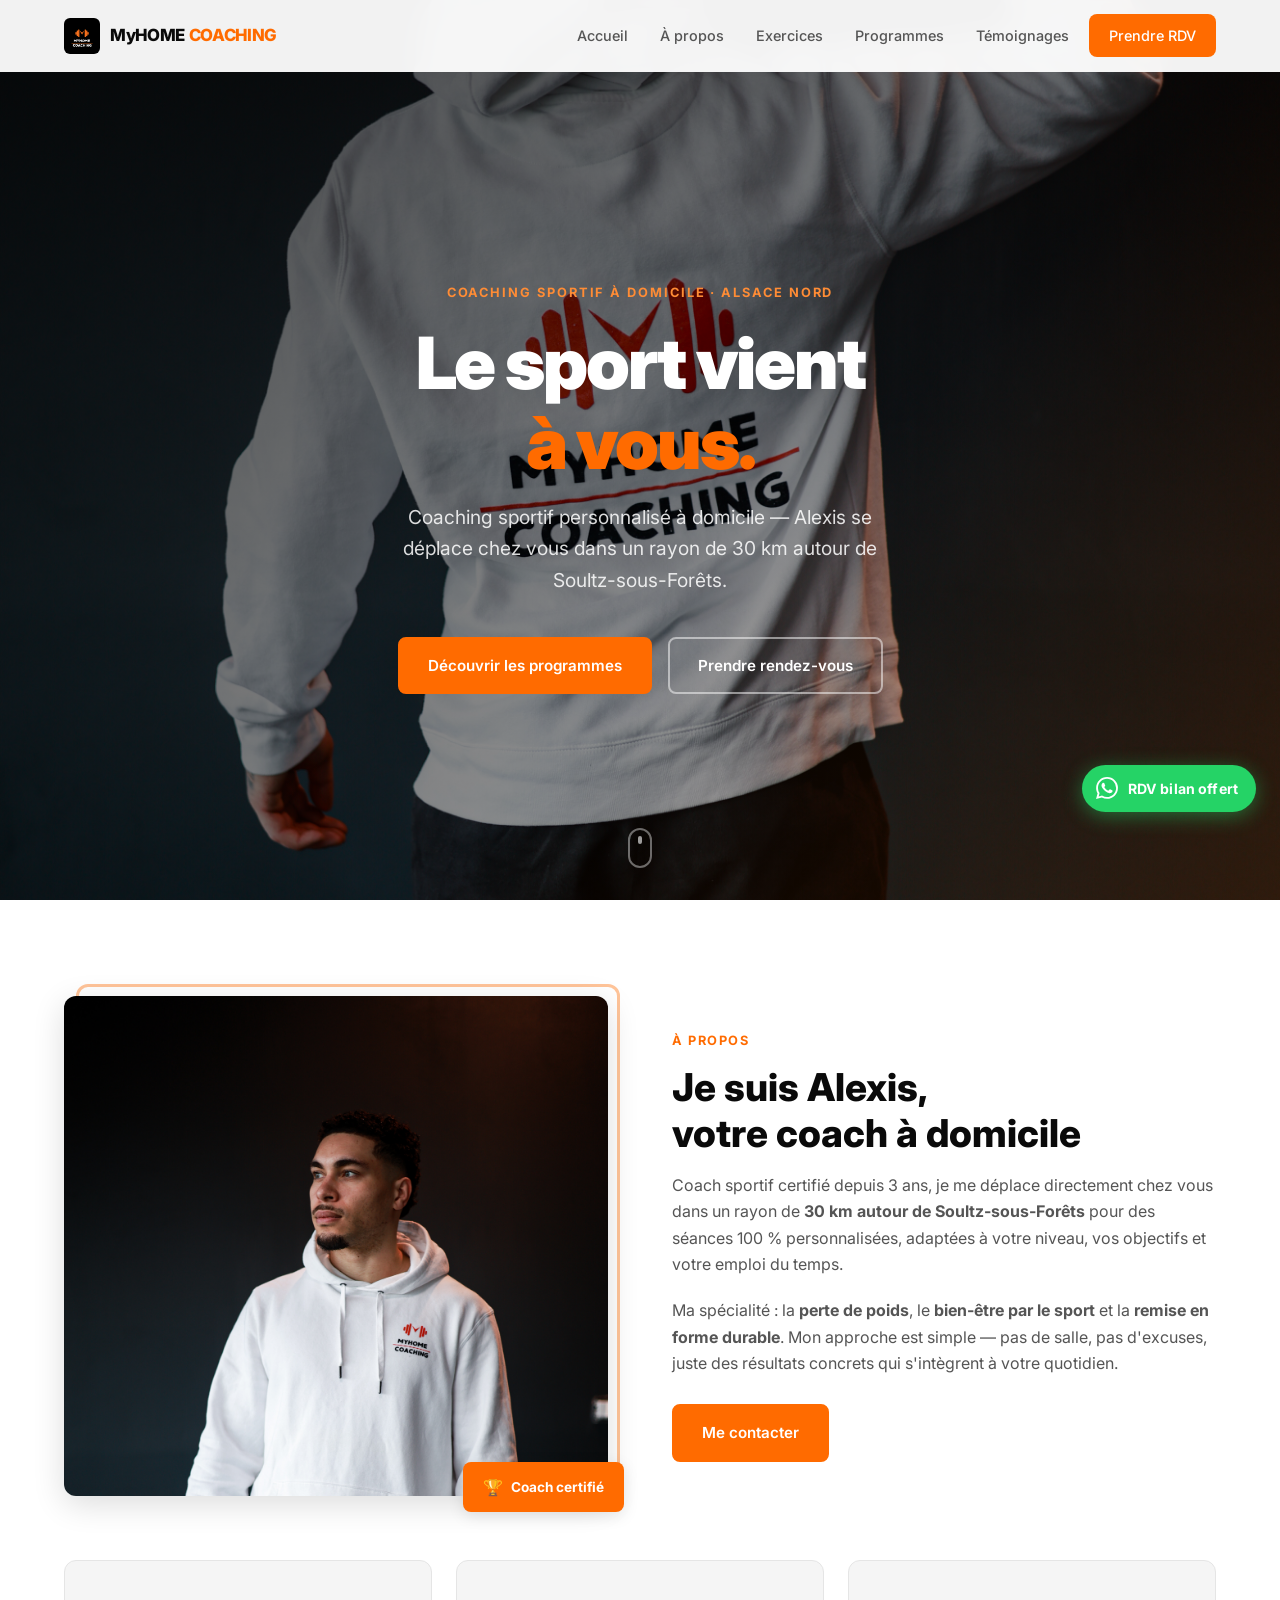
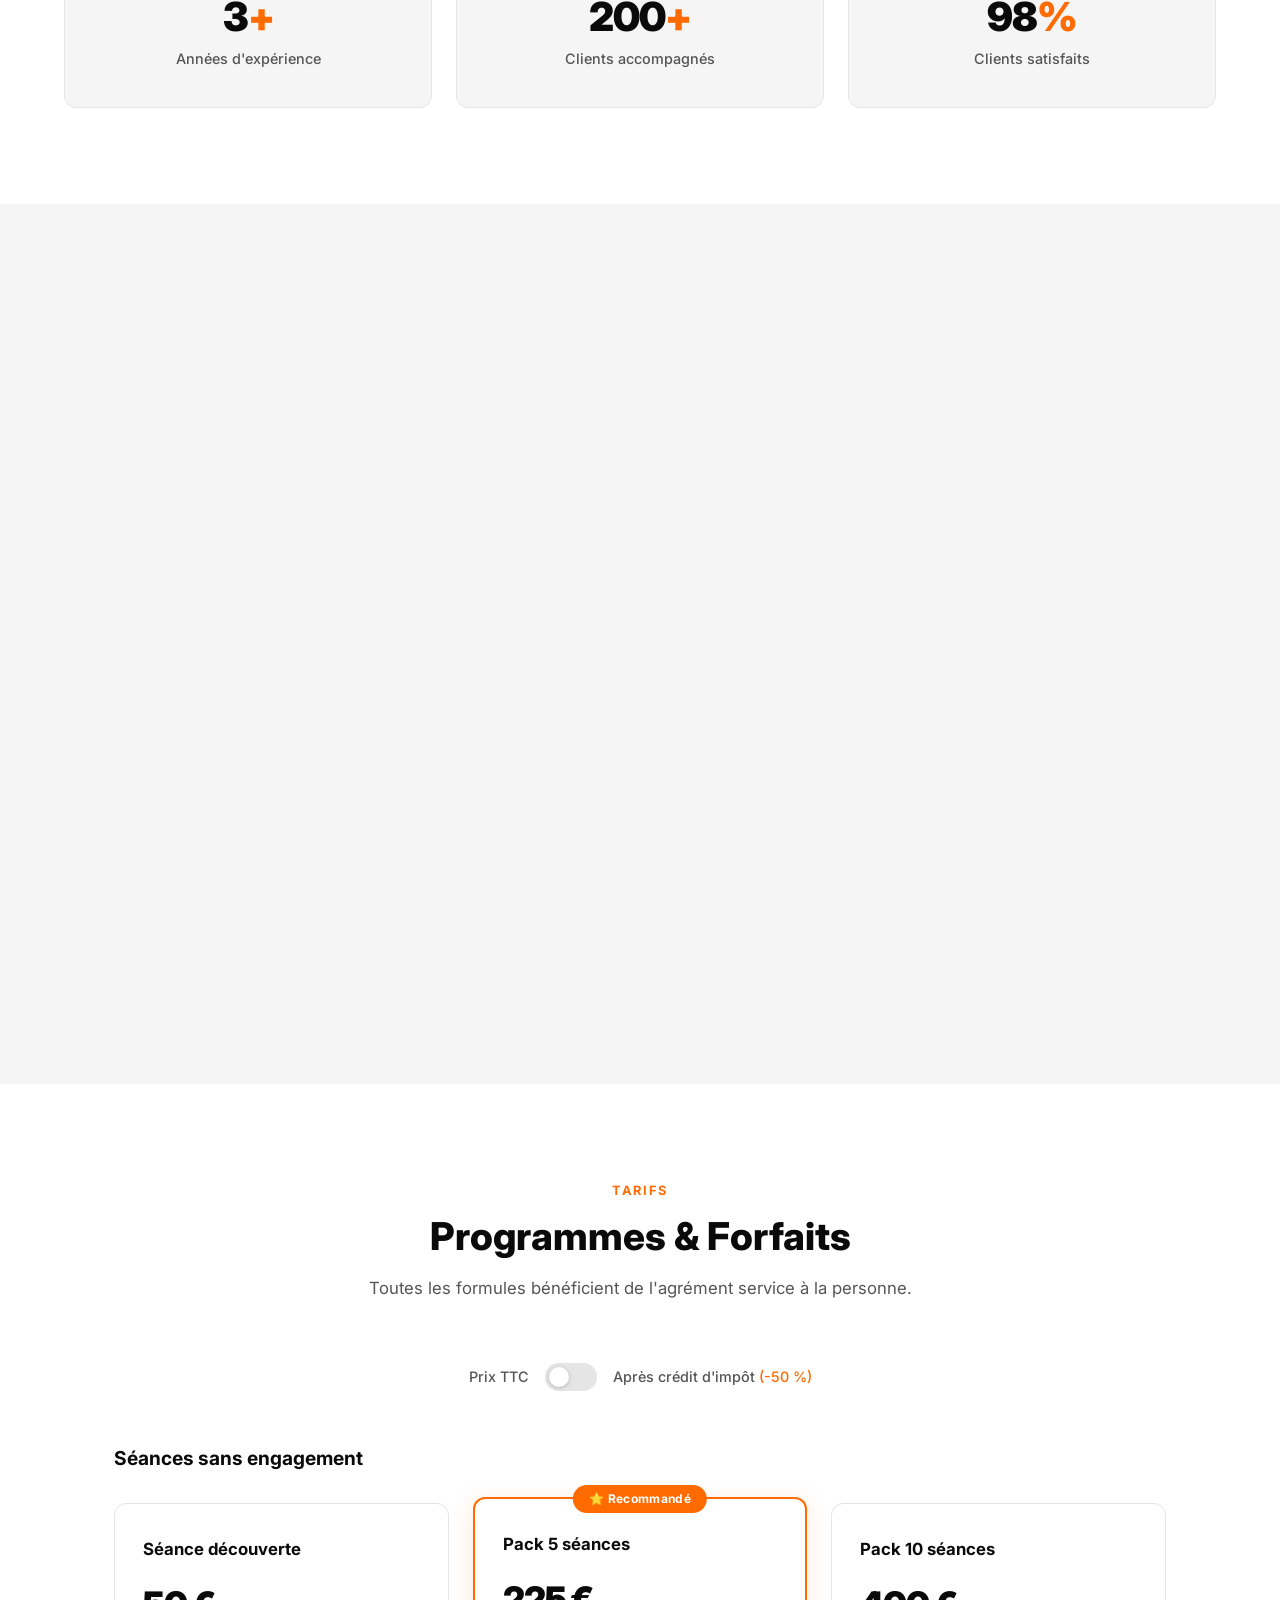
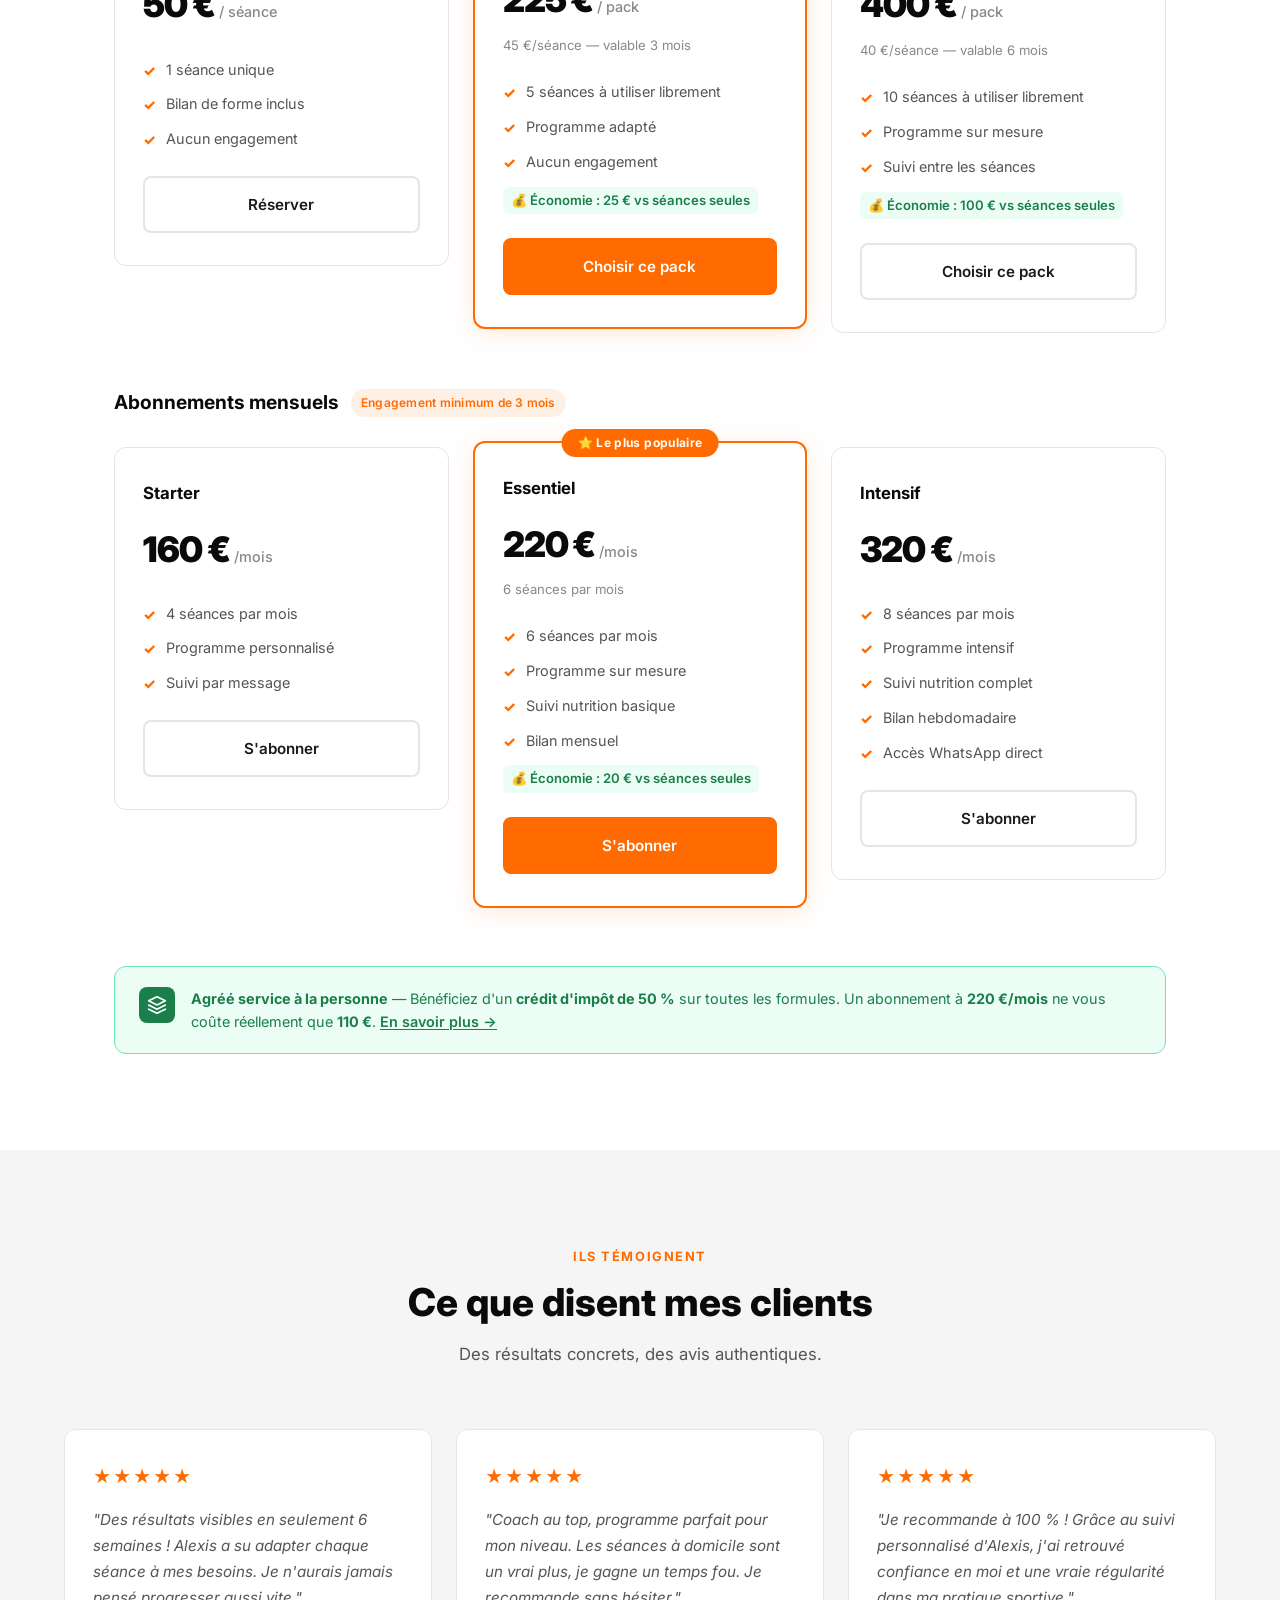
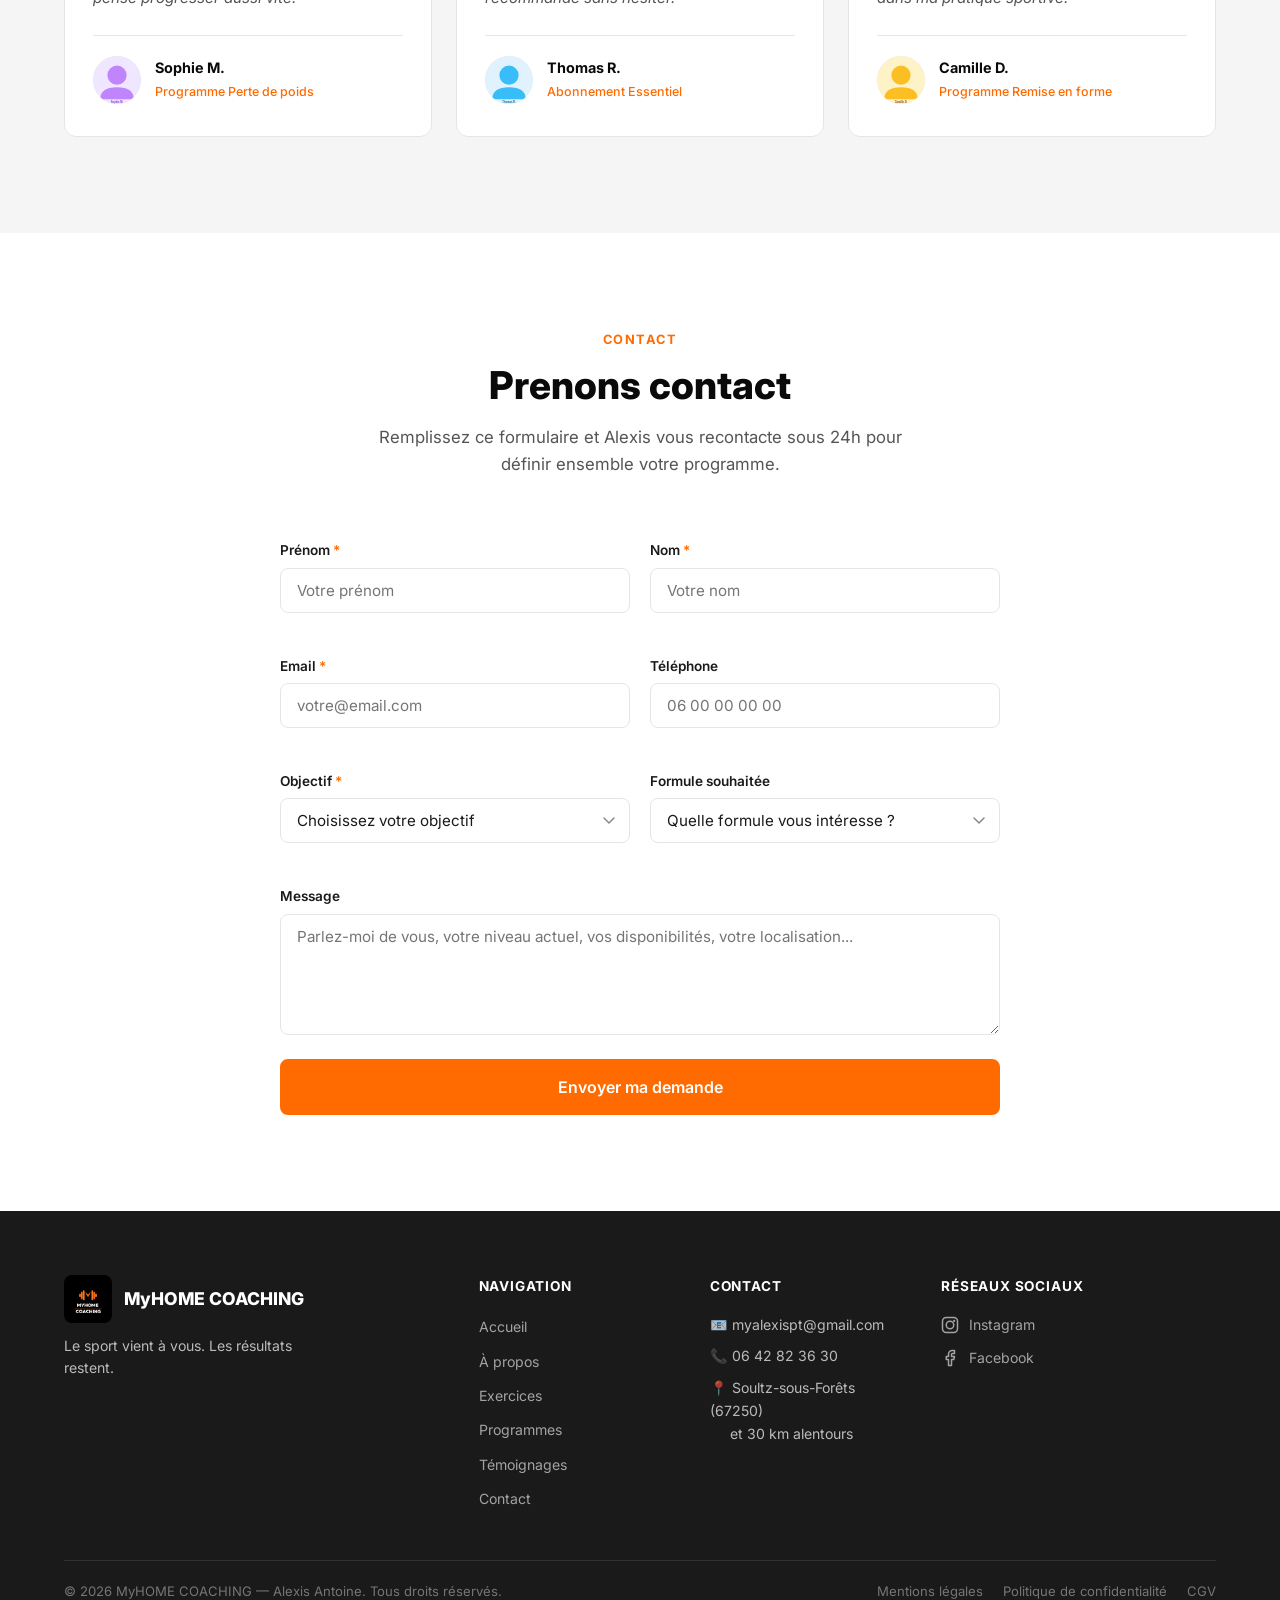
==== commit 934fdf35: "Add files via upload" ====
--- a/index.html
+++ b/index.html
@@ -410,7 +410,7 @@
 
       <!-- ===== BLOC B : Abonnements mensuels ===== -->
       <div class="pricing-block fade-in">
-        <h3 class="pricing-block-title">Abonnements mensuels <span class="badge-no-commit">Sans engagement — résiliable à tout moment</span></h3>
+        <h3 class="pricing-block-title">Abonnements mensuels <span class="badge-no-commit">Engagement minimum de 3 mois</span></h3>
         <div class="pricing-grid">
 
           <!-- Starter -->
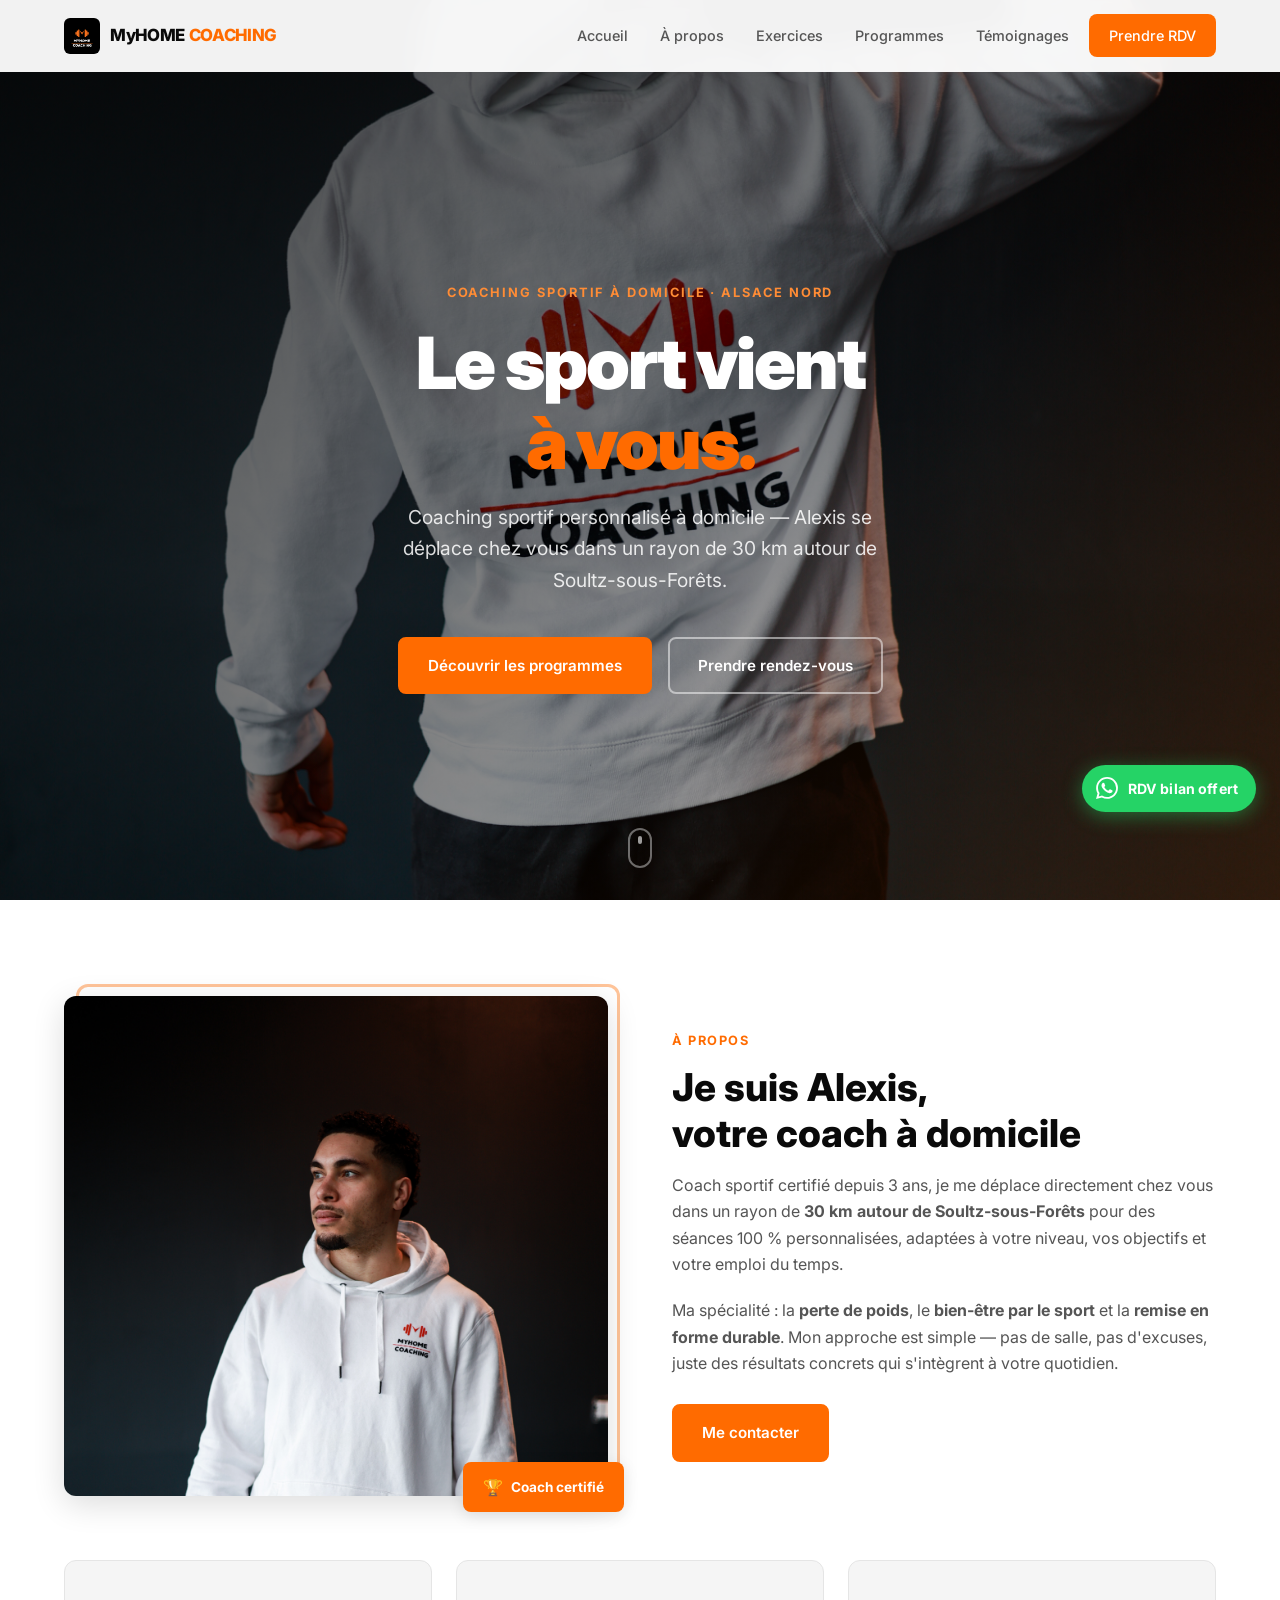
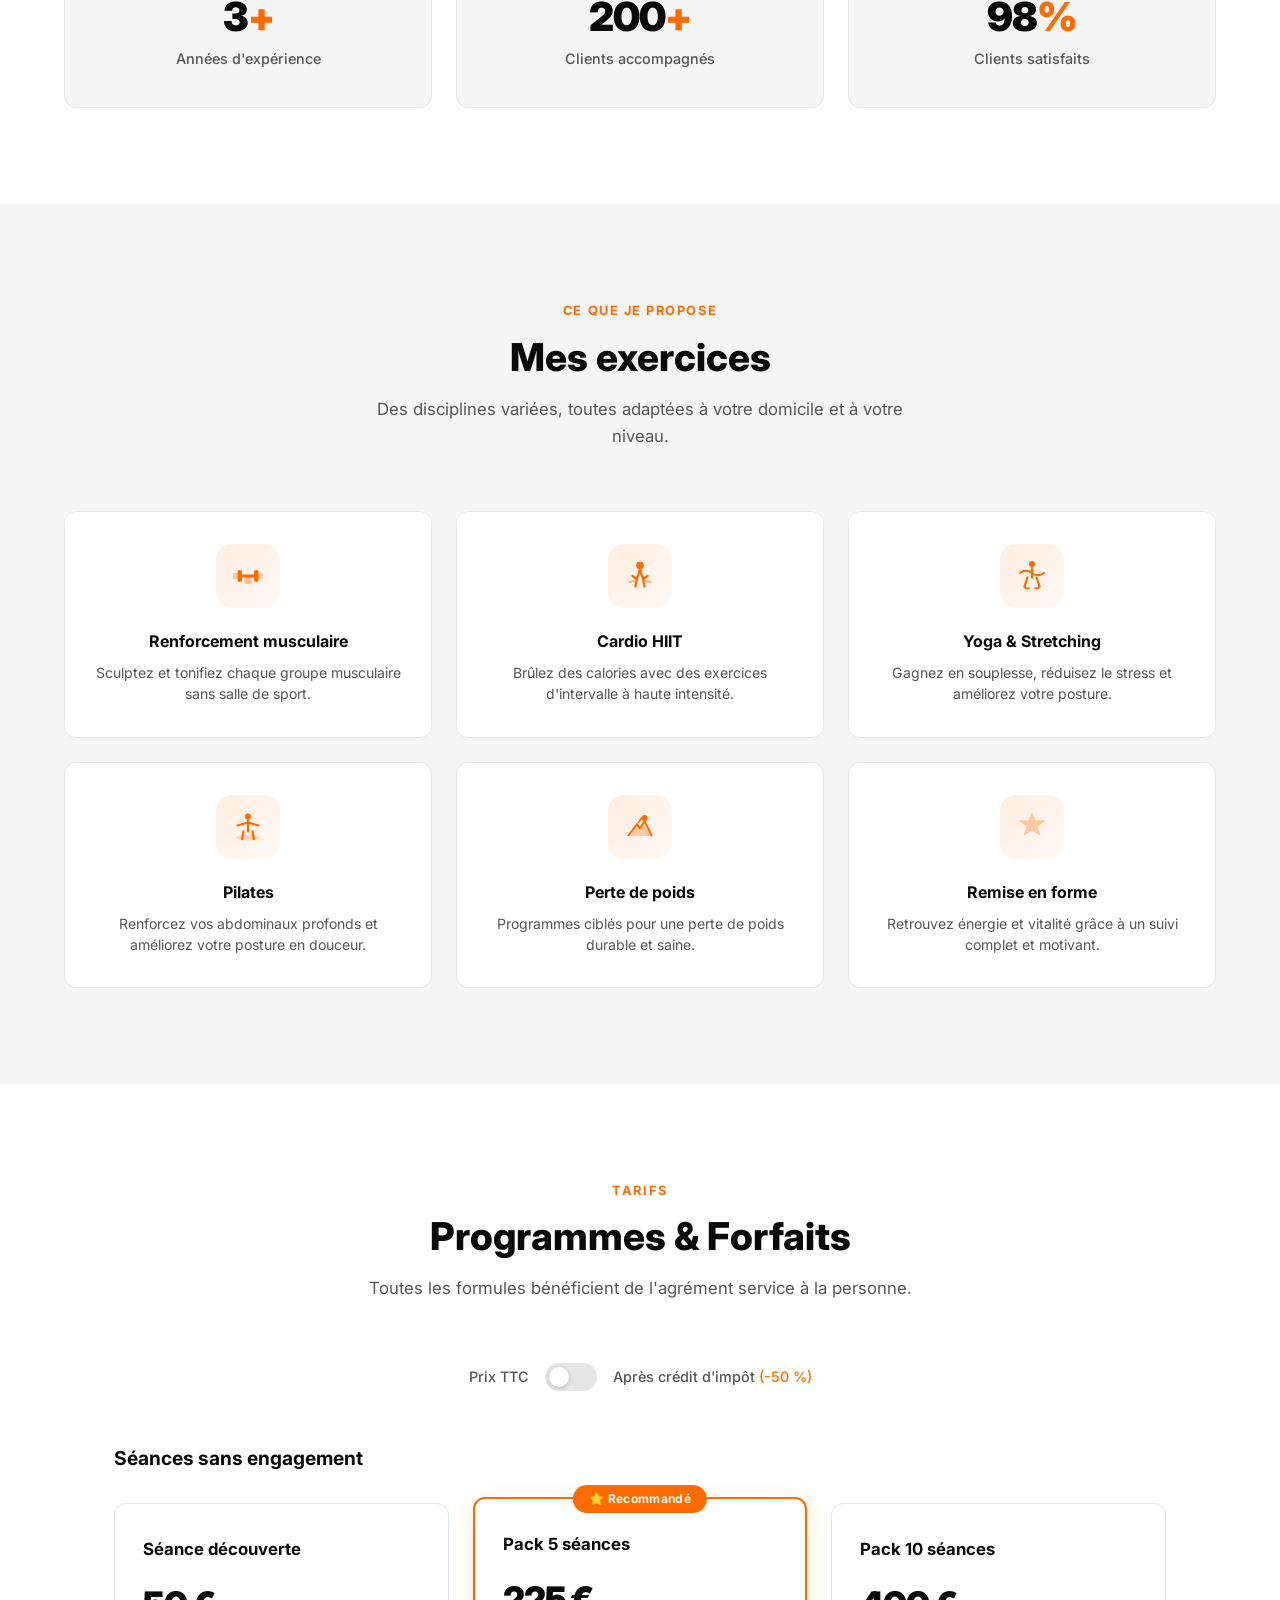
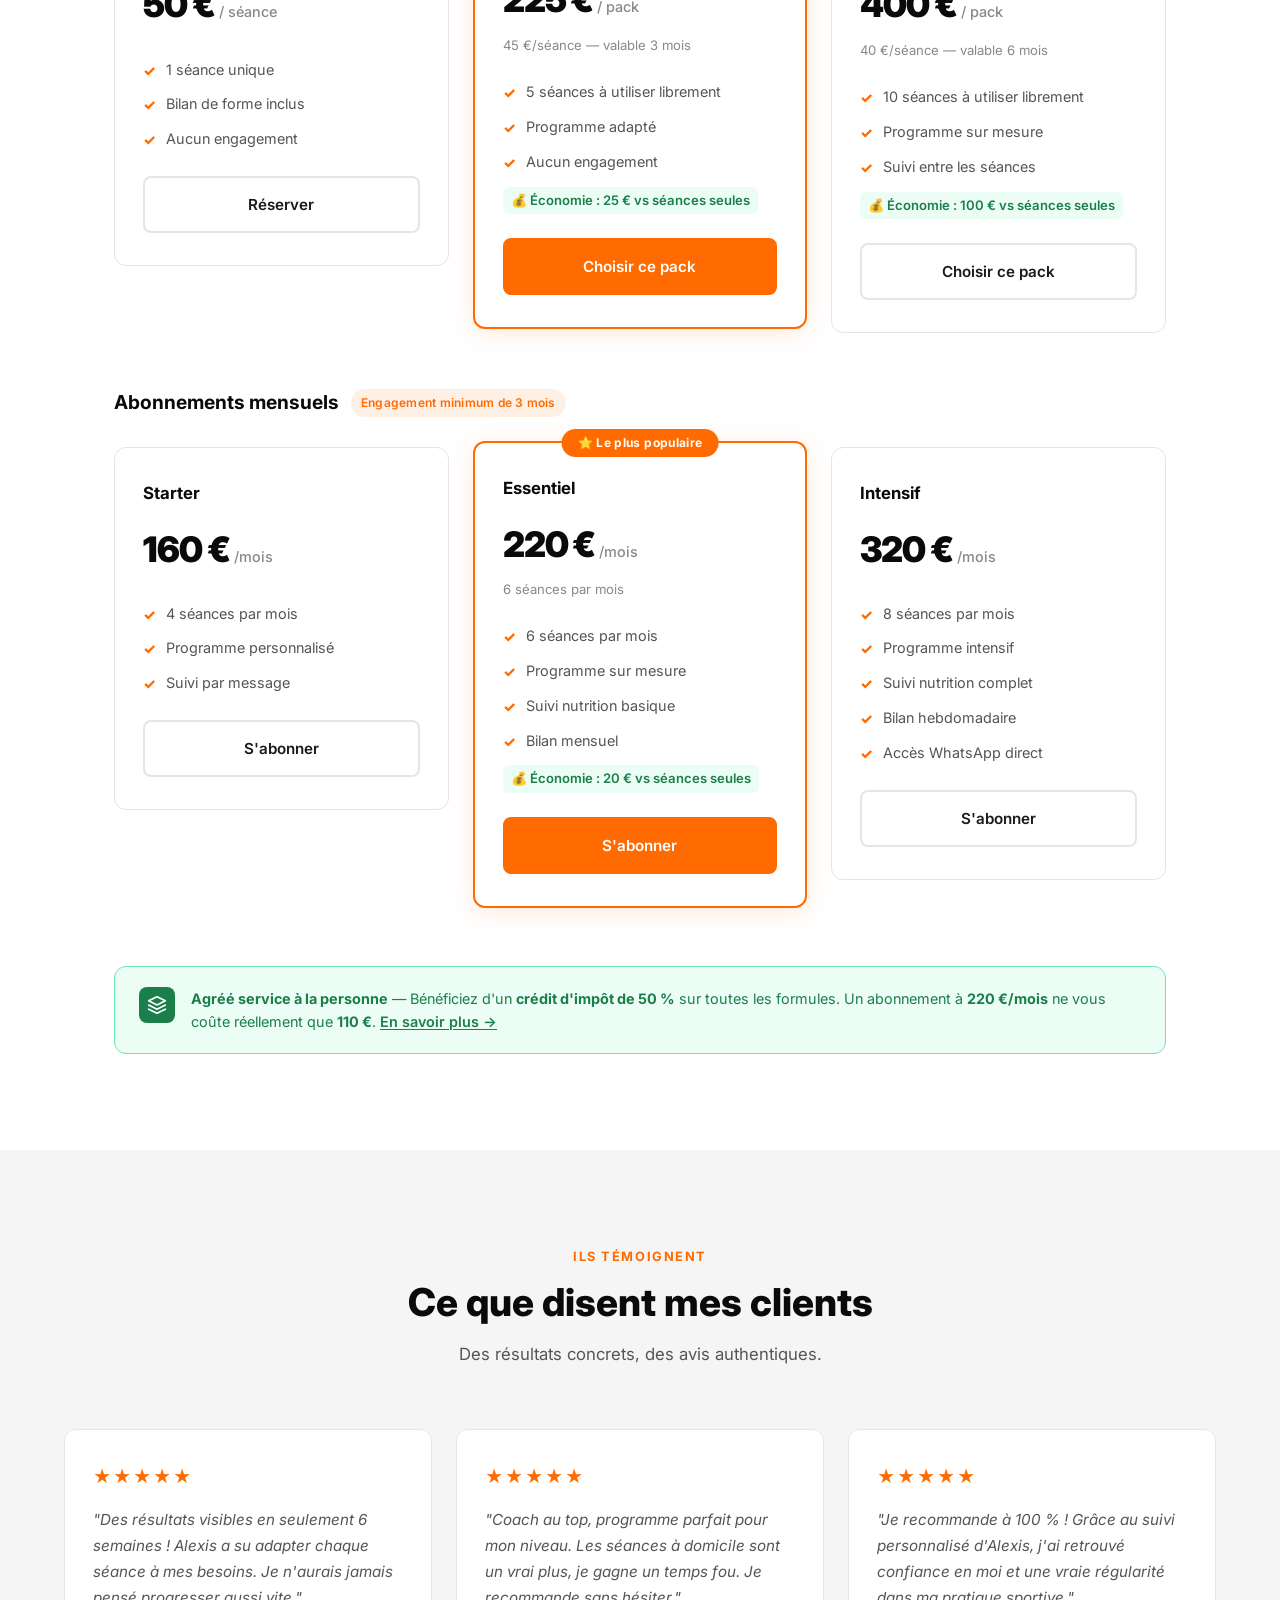
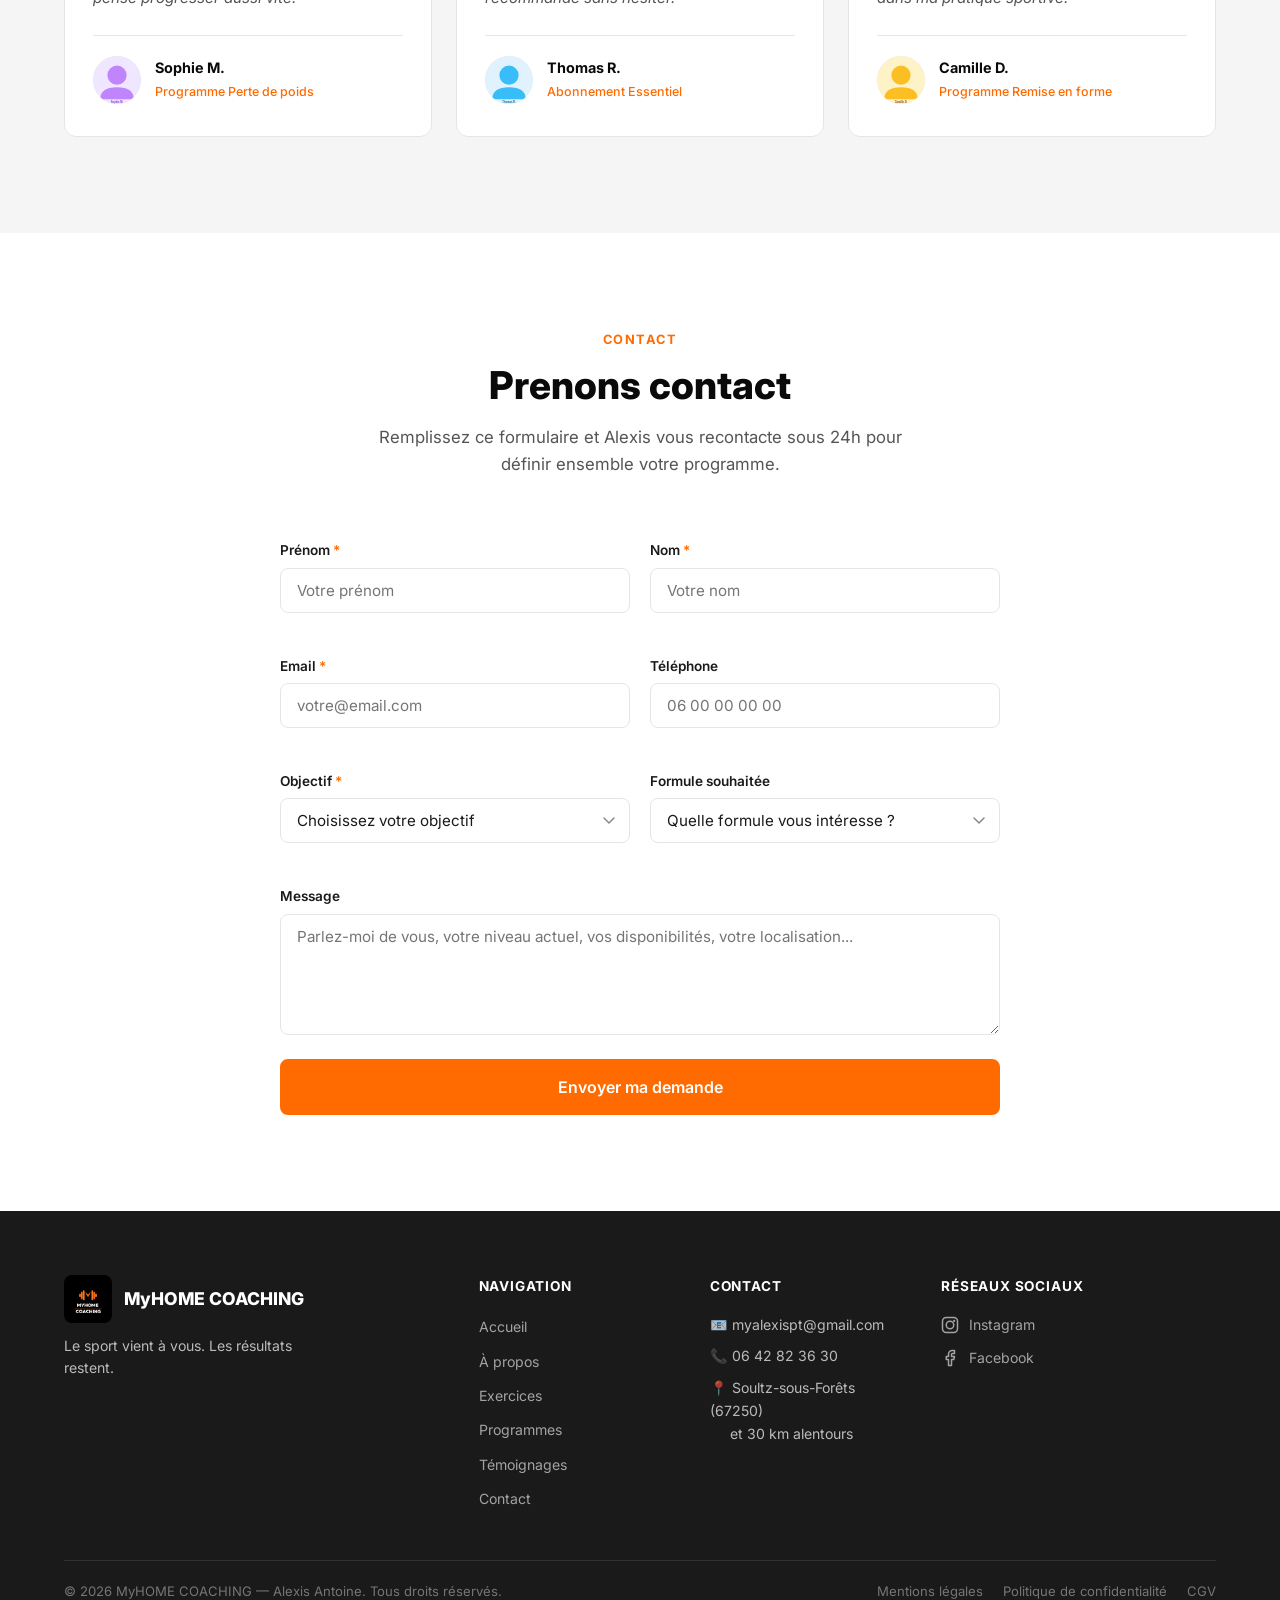
==== commit be66a415: "Add files via upload" ====
--- a/index.html
+++ b/index.html
@@ -248,7 +248,7 @@
             </svg>
           </div>
           <h3 class="exercise-name">Renforcement musculaire</h3>
-          <p class="exercise-desc">Sculpt et tonifie chaque groupe musculaire sans salle de sport.</p>
+          <p class="exercise-desc">Sculptez et tonifiez chaque groupe musculaire sans salle de sport.</p>
         </div>
 
         <div class="exercise-card fade-in">
@@ -261,7 +261,7 @@
             </svg>
           </div>
           <h3 class="exercise-name">Cardio HIIT</h3>
-          <p class="exercise-desc">Brûlez les calories avec des intervalles haute intensité efficaces.</p>
+          <p class="exercise-desc">Brûlez des calories avec des exercices d'intervalle à haute intensité.</p>
         </div>
 
         <div class="exercise-card fade-in">
@@ -289,7 +289,7 @@
             </svg>
           </div>
           <h3 class="exercise-name">Pilates</h3>
-          <p class="exercise-desc">Renforcez votre centre et améliorez l'équilibre en douceur.</p>
+          <p class="exercise-desc">Renforcez vos abdominaux profonds et améliorez votre posture en douceur.</p>
         </div>
 
         <div class="exercise-card fade-in">
